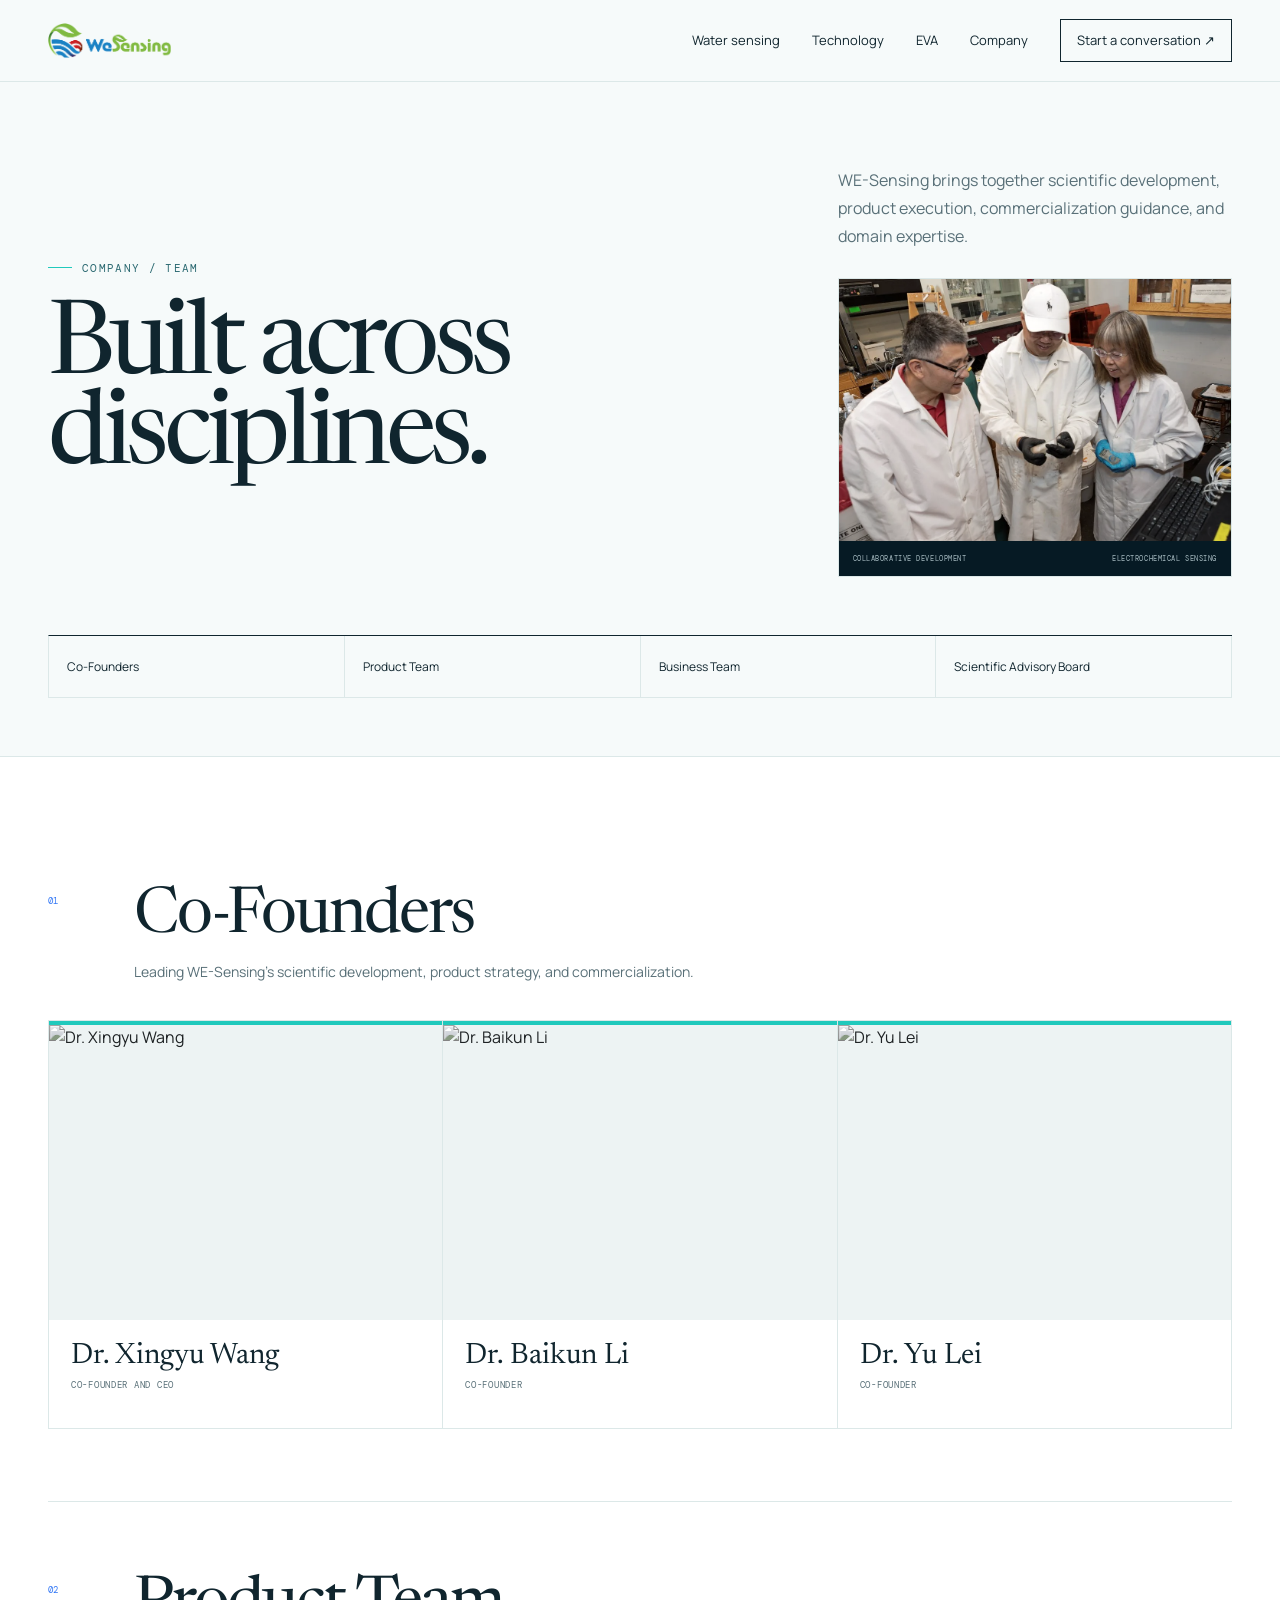
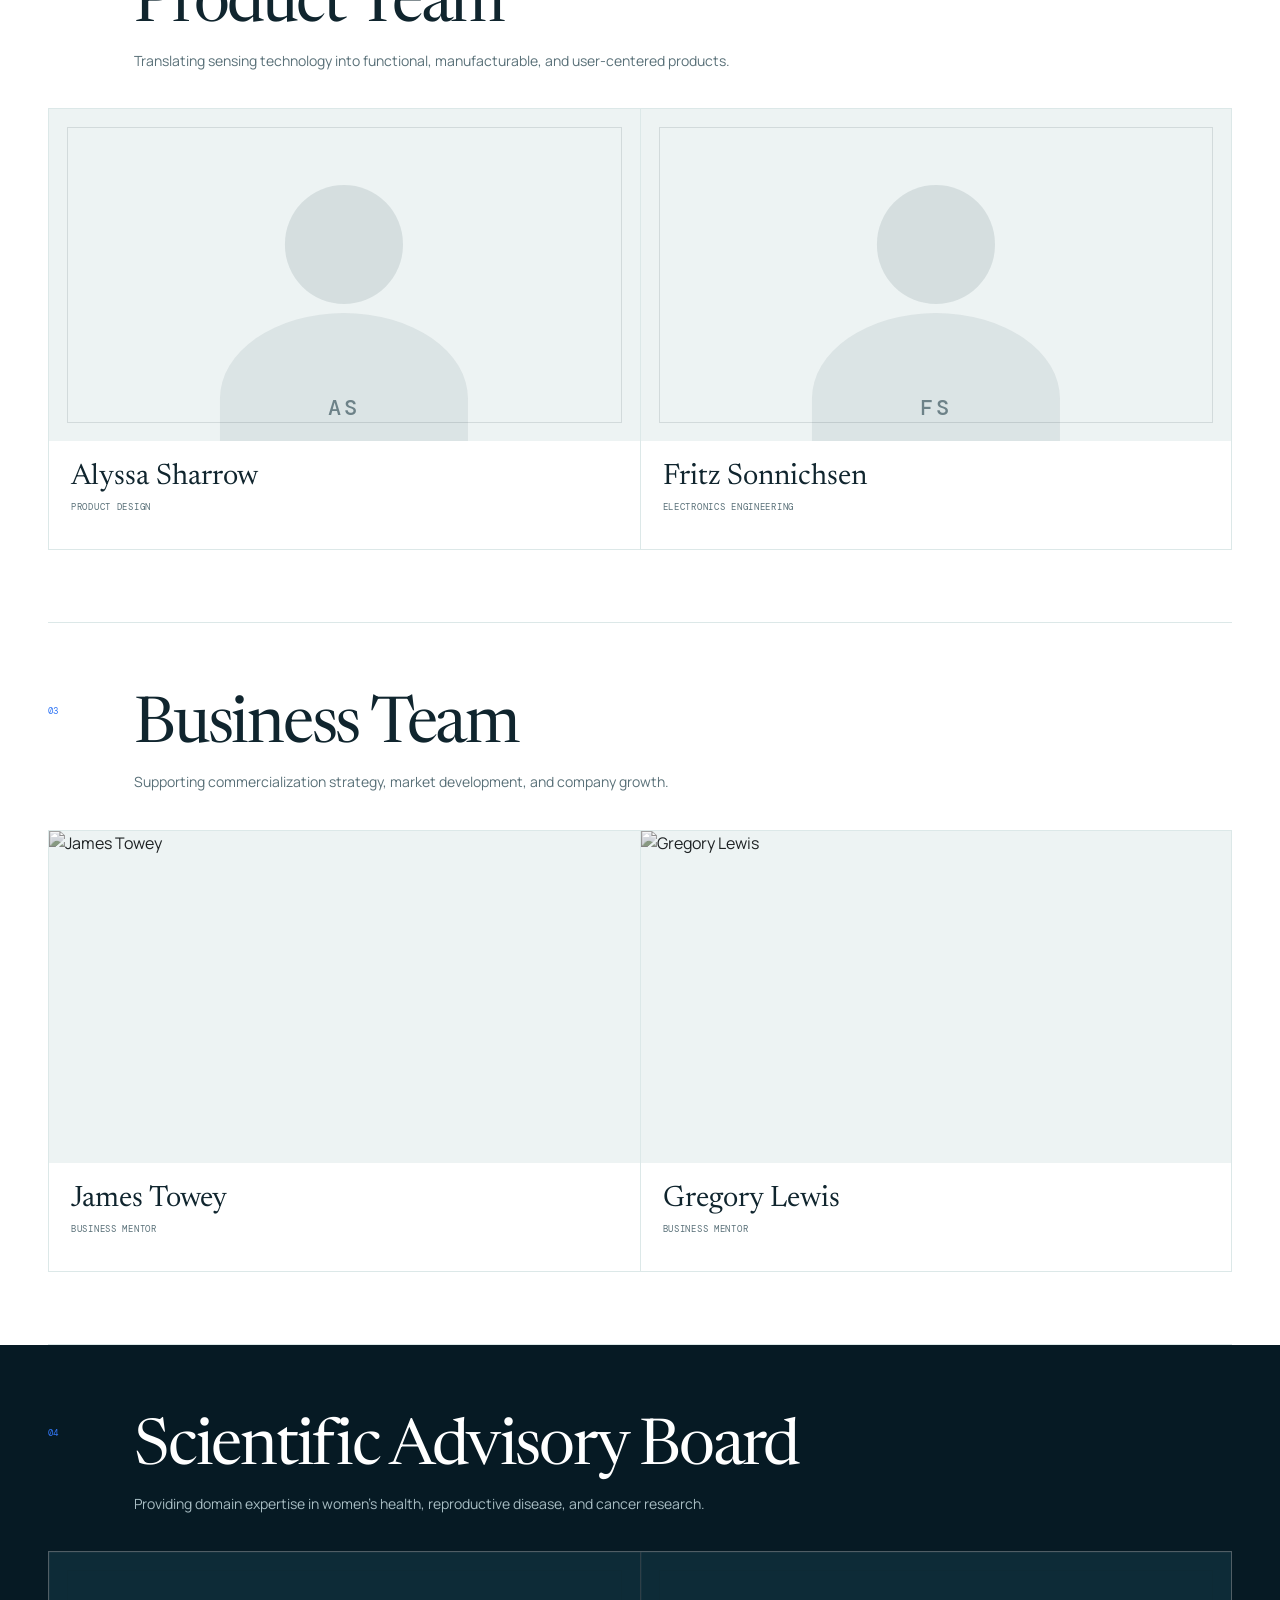
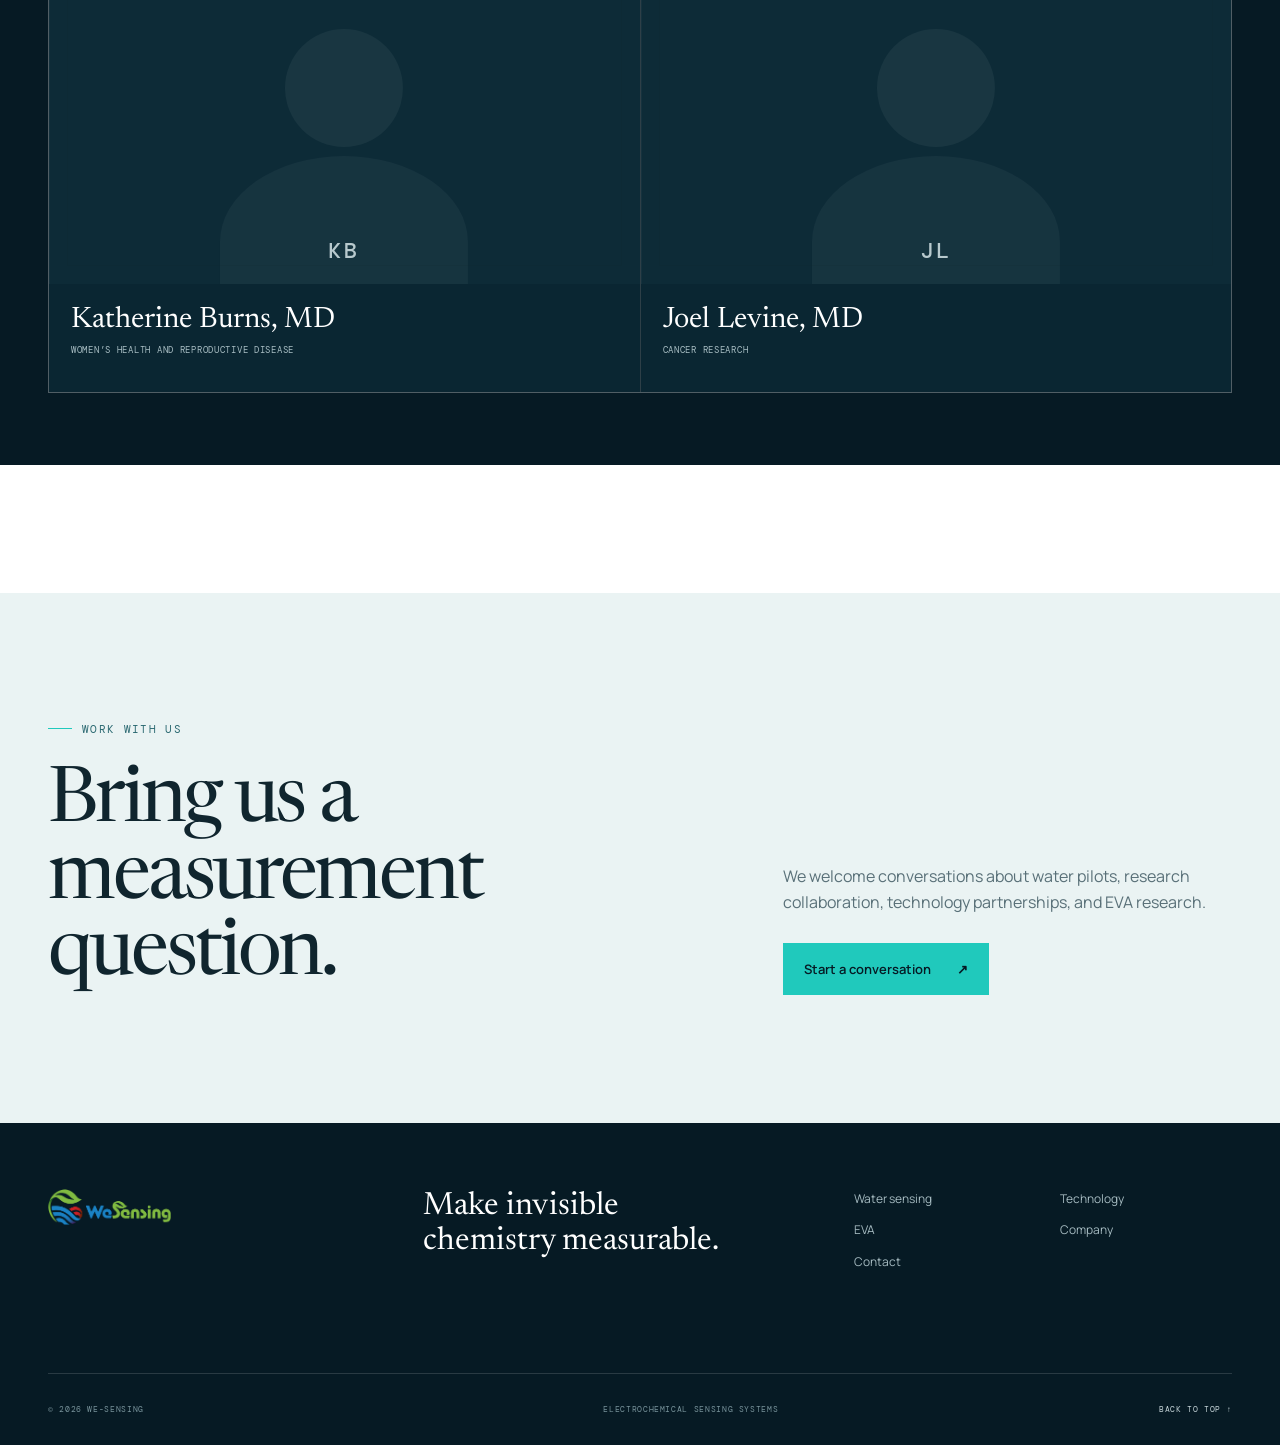
==== company/index.html @ adf71ad3 "New Version of our company website with EVA in it." ====
<!doctype html>
<html lang="en" data-site-root="..">
<head>
  <meta charset="utf-8">
  <meta name="viewport" content="width=device-width, initial-scale=1">
  <meta name="description" content="Meet the co-founders, product contributors, business mentors, and scientific advisors supporting WE-Sensing.">
  <meta name="theme-color" content="#F6FAFA">
  <meta property="og:title" content="Company and Team | WE-Sensing">
  <meta property="og:description" content="Meet the multidisciplinary team supporting WE-Sensing and EVA.">
  <meta property="og:type" content="website">
  <meta property="og:url" content="https://we-sensing.com/company">
  <meta property="og:image" content="https://we-sensing.com/assets/og/we-sensing-social.jpg">
  <meta name="twitter:card" content="summary_large_image">
  <link rel="canonical" href="https://we-sensing.com/company">
  <title>Company and Team | WE-Sensing</title>
  <link rel="preconnect" href="https://fonts.googleapis.com">
  <link rel="preconnect" href="https://fonts.gstatic.com" crossorigin>
  <link href="https://fonts.googleapis.com/css2?family=DM+Mono:wght@400;500&amp;family=Manrope:wght@400;500;600&amp;family=Newsreader:opsz,wght@6..72,400;6..72,500&amp;display=swap" rel="stylesheet">
  <link rel="icon" href="../assets/favicon.svg" type="image/svg+xml">
  <link rel="stylesheet" href="../style.css">
  <link rel="stylesheet" href="../assets/page-extensions.css">
  <script src="../scripts/team-data.js" defer></script>
  <script src="../scripts/team-renderer.js" defer></script>
  <script src="../script.js" defer></script>
</head>
<body class="inner-page company-page">
  <a class="skip-link" href="#main-content">Skip to content</a>

  <header class="site-header is-light" id="site-header">
    <div class="nav-shell">
      <a class="brand" href="../" data-local-page="../index.html" aria-label="WE-Sensing home">
        <img class="brand-logo" src="../assets/logos/WE-Sensing.png" alt="">
      </a>
      <button class="nav-toggle" type="button" aria-expanded="false" aria-controls="primary-navigation"><span class="sr-only">Open navigation</span><span></span><span></span></button>
      <nav class="primary-nav" id="primary-navigation" aria-label="Primary navigation">
        <a href="../#water" data-local-page="../index.html#water">Water sensing</a>
        <a href="../#technology" data-local-page="../index.html#technology">Technology</a>
        <a href="../eva/" data-local-page="../eva/index.html">EVA</a>
        <a href="./" data-local-page="index.html" aria-current="page">Company</a>
        <a class="nav-contact" href="../#contact" data-local-page="../index.html#contact">Start a conversation <span aria-hidden="true">↗</span></a>
      </nav>
    </div>
  </header>

  <main id="main-content">
    <section class="inner-page-hero team-page-hero" aria-labelledby="team-page-title">
      <div class="page-width inner-page-hero__grid">
        <div class="reveal">
          <p class="kicker">Company / Team</p>
          <h1 id="team-page-title">Built across disciplines.</h1>
        </div>
        <div class="team-page-hero__aside reveal">
          <p class="inner-page-hero__intro">WE-Sensing brings together scientific development, product execution, commercialization guidance, and domain expertise.</p>
          <figure class="team-page-hero__image">
            <img src="../assets/team/team-at-work.webp" width="1024" height="685" alt="WE-Sensing team members examining a sensing component in a laboratory">
            <figcaption><span>Collaborative development</span><span>Electrochemical sensing</span></figcaption>
          </figure>
        </div>
      </div>
      <div class="page-width team-page-index" aria-label="Team groups">
        <a href="#co-founders">Co-Founders</a>
        <a href="#product-team">Product Team</a>
        <a href="#business-team">Business Team</a>
        <a href="#scientific-advisory-board">Scientific Advisory Board</a>
      </div>
    </section>

    <section class="team-directory-section section-pad" aria-label="Complete WE-Sensing team">
      <div class="page-width team-directory" data-team-view="full"></div>
      <noscript><p class="page-width">Enable JavaScript to view the complete team directory.</p></noscript>
    </section>

    <section class="company-cta section-pad" aria-labelledby="company-cta-title">
      <div class="page-width company-cta__grid">
        <div><p class="kicker">Work with us</p><h2 id="company-cta-title">Bring us a measurement question.</h2></div>
        <div><p>We welcome conversations about water pilots, research collaboration, technology partnerships, and EVA research.</p><a class="button button-primary" href="../#contact" data-local-page="../index.html#contact">Start a conversation <span aria-hidden="true">↗</span></a></div>
      </div>
    </section>
  </main>

  <footer class="site-footer">
    <div class="page-width footer-top">
      <a class="brand footer-brand" href="../" data-local-page="../index.html" aria-label="WE-Sensing home"><img class="brand-logo" src="../assets/logos/WE-Sensing.png" alt=""></a>
      <p>Make invisible chemistry measurable.</p>
      <nav aria-label="Footer navigation"><a href="../#water" data-local-page="../index.html#water">Water sensing</a><a href="../#technology" data-local-page="../index.html#technology">Technology</a><a href="../eva/" data-local-page="../eva/index.html">EVA</a><a href="./" data-local-page="index.html" aria-current="page">Company</a><a href="../#contact" data-local-page="../index.html#contact">Contact</a></nav>
    </div>
    <div class="page-width footer-bottom"><span>© <span id="current-year">2026</span> WE-Sensing</span><span>Electrochemical sensing systems</span><a href="#main-content">Back to top ↑</a></div>
  </footer>
</body>
</html>
---- style.css ----
:root {
  --paper: #f6fafa;
  --ink: #10252e;
  --muted: #597078;
  --deep: #061a24;
  --deep-soft: #0a2632;
  --aqua: #20c9bc;
  --blue: #3277f5;
  --line: #dce8e8;
  --white: #fff;
  --eva-ivory: #fbf5ef;
  --eva-aubergine: #442037;
  --eva-coral: #dd725f;
  --page: min(1320px, calc(100vw - 96px));
  --sans: "Manrope", Arial, sans-serif;
  --serif: "Newsreader", Georgia, serif;
  --mono: "DM Mono", monospace;
  --ease: cubic-bezier(.2, .65, .25, 1);
}

*, *::before, *::after { box-sizing: border-box; }
html { scroll-behavior: smooth; scroll-padding-top: 88px; }
body { margin: 0; overflow-x: hidden; background: var(--paper); color: var(--ink); font-family: var(--sans); font-size: 16px; line-height: 1.6; -webkit-font-smoothing: antialiased; }
body.nav-open { overflow: hidden; }
img, svg { display: block; max-width: 100%; }
a { color: inherit; text-decoration: none; }
button, input, textarea { font: inherit; }
button { color: inherit; }
p, h1, h2, h3, ul, ol, figure { margin: 0; }
ul, ol { padding: 0; list-style: none; }

.skip-link { position: fixed; top: 12px; left: 12px; z-index: 10000; padding: 10px 16px; background: var(--white); color: var(--deep); transform: translateY(-150%); transition: transform .2s; }
.skip-link:focus { transform: translateY(0); }
.sr-only { position: absolute; width: 1px; height: 1px; padding: 0; margin: -1px; overflow: hidden; clip: rect(0,0,0,0); white-space: nowrap; border: 0; }
.page-width { width: var(--page); margin-inline: auto; }
.section-pad { padding: clamp(96px, 10vw, 160px) 0; }

:focus-visible { outline: 2px solid var(--blue); outline-offset: 4px; }
::selection { background: var(--aqua); color: var(--deep); }

.site-header { position: fixed; inset: 0 0 auto; z-index: 1000; height: 82px; color: var(--paper); transition: background .35s var(--ease), color .35s var(--ease), border-color .35s var(--ease), transform .35s var(--ease); border-bottom: 1px solid rgba(255,255,255,.12); }
.site-header.is-scrolled, .site-header.is-light { background: rgba(246,250,250,.94); color: var(--ink); border-color: var(--line); backdrop-filter: blur(16px); }
.nav-shell { width: var(--page); height: 100%; margin-inline: auto; display: flex; align-items: center; justify-content: space-between; }
.brand { display: inline-flex; align-items: center; gap: 12px; font-family: var(--mono); font-size: 13px; font-weight: 500; letter-spacing: .08em; }
.brand-mark { width: 36px; height: 36px; fill: none; stroke: currentColor; stroke-width: 1.6; }
.brand-mark path { stroke: var(--aqua); stroke-width: 2.3; }
.brand-logo { width: auto; height: 36px; object-fit: contain; }
.primary-nav { display: flex; align-items: center; gap: clamp(22px, 2.5vw, 42px); font-size: 13px; }
.primary-nav a { position: relative; padding: 9px 0; }
.primary-nav a:not(.nav-contact)::after { content: ""; position: absolute; left: 0; bottom: 2px; width: 100%; height: 1px; background: currentColor; transform: scaleX(0); transform-origin: right; transition: transform .3s var(--ease); }
.primary-nav a:hover::after, .primary-nav a[aria-current="true"]::after { transform: scaleX(1); transform-origin: left; }
.nav-contact { border: 1px solid currentColor; padding: 10px 16px !important; transition: background .2s, color .2s, border-color .2s; }
.nav-contact:hover { background: var(--aqua); border-color: var(--aqua); color: var(--deep); }
.nav-toggle { display: none; width: 44px; height: 44px; border: 0; padding: 0; background: transparent; cursor: pointer; align-items: center; justify-content: center; flex-direction: column; gap: 7px; }
.nav-toggle > span:not(.sr-only) { width: 24px; height: 1px; background: currentColor; transition: transform .25s var(--ease); }

.hero { position: relative; min-height: 920px; height: max(720px, 100svh); padding-top: 82px; overflow: hidden; background: var(--deep); color: var(--white); }
.hero::before { content: ""; position: absolute; inset: 0; opacity: .28; background-image: linear-gradient(rgba(255,255,255,.055) 1px, transparent 1px), linear-gradient(90deg, rgba(255,255,255,.055) 1px, transparent 1px); background-size: 72px 72px; mask-image: linear-gradient(to right, black, transparent 72%); }
.hero-grid { position: relative; height: 100%; display: grid; grid-template-columns: minmax(0, .92fr) minmax(480px, 1.08fr); gap: clamp(48px, 7vw, 112px); align-items: center; padding-bottom: 42px; }
.hero-copy { position: relative; z-index: 2; padding: 60px 0 80px; }
.eyebrow { display: flex; flex-wrap: wrap; gap: 12px 24px; margin-bottom: 34px; font-family: var(--mono); font-size: 11px; letter-spacing: .11em; text-transform: uppercase; color: #9eb5bc; }
.eyebrow span + span::before { content: ""; display: inline-block; width: 4px; height: 4px; margin: 0 13px 2px 0; border-radius: 50%; background: var(--aqua); }
.hero h1 { max-width: 760px; font-family: var(--serif); font-weight: 400; font-size: clamp(66px, 7.4vw, 122px); line-height: .89; letter-spacing: -.052em; }
.hero h1 em { display: block; color: var(--aqua); font-style: italic; }
.hero-intro { max-width: 630px; margin-top: 38px; color: #bfd0d5; font-size: clamp(17px, 1.5vw, 21px); line-height: 1.65; }
.hero-actions { display: flex; align-items: center; gap: 28px; margin-top: 40px; }
.button { min-height: 52px; display: inline-flex; align-items: center; justify-content: center; gap: 26px; padding: 14px 20px; border: 1px solid transparent; border-radius: 0; cursor: pointer; font-size: 13px; font-weight: 600; transition: transform .2s var(--ease), background .2s, color .2s; }
.button:hover { transform: translateY(-2px); }
.button-primary { background: var(--aqua); color: var(--deep); }
.button-primary:hover { background: #5fe1d7; }
.text-link { font-size: 13px; border-bottom: 1px solid rgba(255,255,255,.35); padding: 7px 0; }
.text-link:hover { border-color: var(--aqua); color: var(--aqua); }

.hero-instrument { position: relative; width: 100%; aspect-ratio: 1 / .94; max-height: 690px; border: 1px solid rgba(255,255,255,.18); background: rgba(5,29,40,.62); box-shadow: 0 34px 100px rgba(0,0,0,.22); }
.hero-instrument::after { content: ""; position: absolute; inset: 18px; border: 1px solid rgba(255,255,255,.06); pointer-events: none; }
.instrument-meta, .instrument-footer { position: absolute; z-index: 2; left: 26px; right: 26px; display: flex; justify-content: space-between; align-items: center; font-family: var(--mono); font-size: 9px; letter-spacing: .08em; color: #92aeb6; text-transform: uppercase; }
.instrument-meta { top: 24px; }
.instrument-footer { bottom: 23px; justify-content: flex-start; gap: 24px; }
.instrument-footer > span { display: inline-flex; align-items: center; gap: 7px; }
.instrument-status { margin-left: auto; color: #c6d7db; }
.instrument-status i { width: 5px; height: 5px; border-radius: 50%; background: var(--aqua); box-shadow: 0 0 0 4px rgba(32,201,188,.1); animation: pulse 2s infinite; }
.dot { width: 7px; height: 7px; border-radius: 50%; }
.dot-aqua { background: var(--aqua); }.dot-blue { background: var(--blue); }
.interface-visual { width: 100%; height: 100%; padding: 54px 12px 58px; }
.grid-lines path { fill: none; stroke: #8bb0b7; stroke-width: .6; }
.fluid-line { fill: none; stroke: var(--aqua); stroke-width: 2; }
.fluid { animation: fluid-shift 7s ease-in-out infinite alternate; transform-origin: center; }
.ions circle { fill: var(--aqua); opacity: .8; animation: ion-drift 5s ease-in-out infinite alternate; }
.ions circle:nth-child(2n) { fill: var(--blue); animation-delay: -2s; }
.electrode path:first-child { fill: #c6d6d8; }.electrode path:not(:first-child) { stroke: #3277f5; stroke-width: 8; }
.signal { fill: none; stroke: #20c9bc; stroke-width: 2; }.signal-point { fill: #20c9bc; filter: url(#softGlow); }
.probe-lines path { stroke: #20c9bc; stroke-width: .7; stroke-dasharray: 4 6; opacity: .4; }
.hero-index { position: absolute; left: 0; bottom: 0; padding: 11px 24px; background: var(--aqua); color: var(--deep); font-family: var(--mono); font-size: 9px; letter-spacing: .1em; }
@keyframes ion-drift { to { transform: translateY(20px); opacity: .35; } }
@keyframes fluid-shift { to { transform: translateY(8px) scaleX(1.02); } }
@keyframes pulse { 50% { box-shadow: 0 0 0 8px rgba(32,201,188,0); } }

.credibility { border-bottom: 1px solid var(--line); background: var(--white); }
.credibility-grid { display: grid; grid-template-columns: .8fr 2.2fr; gap: 48px; min-height: 118px; align-items: center; }
.credibility-lead { max-width: 230px; font-family: var(--serif); font-size: 20px; line-height: 1.25; }
.credibility ul { height: 100%; display: grid; grid-template-columns: repeat(4, 1fr); }
.credibility li { display: flex; flex-direction: column; justify-content: center; gap: 6px; padding: 24px 28px; border-left: 1px solid var(--line); font-size: 12px; }
.credibility li span { color: var(--blue); font-family: var(--mono); font-size: 9px; }

.section-heading { max-width: 850px; margin-bottom: clamp(54px, 7vw, 96px); }
.split-heading { max-width: none; display: grid; grid-template-columns: minmax(0, 1.4fr) minmax(300px, .6fr); gap: clamp(64px, 10vw, 150px); align-items: end; }
.kicker { margin-bottom: 26px; color: #2b6971; font-family: var(--mono); font-size: 11px; letter-spacing: .12em; text-transform: uppercase; }
.kicker::before { content: ""; display: inline-block; width: 24px; height: 1px; margin: 0 10px 4px 0; background: var(--aqua); }
.section-heading h2, .contact-copy h2 { max-width: 920px; font-family: var(--serif); font-size: clamp(48px, 5.8vw, 88px); font-weight: 400; line-height: .98; letter-spacing: -.042em; }
.section-heading > p, .split-heading > p { max-width: 530px; color: var(--muted); font-size: 16px; line-height: 1.75; }

.water-section { background: var(--paper); }
.water-narrative { display: grid; grid-template-columns: 1.35fr .65fr; gap: 0; border-top: 1px solid var(--line); border-bottom: 1px solid var(--line); }
.water-field { position: relative; min-height: 580px; overflow: hidden; display: flex; flex-direction: column; justify-content: center; border-right: 1px solid var(--line); background: #eef6f6; }
.water-field::after { content: ""; position: absolute; inset: 0; background: radial-gradient(circle at 50% 50%, transparent 0 35%, rgba(246,250,250,.55) 80%); pointer-events: none; }
.water-field svg { width: 120%; margin-left: -10%; }
.water-field-labels, .water-field-legend { position: absolute; z-index: 2; left: 28px; right: 28px; display: flex; justify-content: space-between; font-family: var(--mono); font-size: 9px; letter-spacing: .1em; color: var(--muted); }
.water-field-labels { top: 25px; }.water-field-legend { bottom: 25px; justify-content: flex-start; gap: 28px; }
.water-field-legend span::before { content: ""; display: inline-block; width: 14px; height: 2px; margin: 0 7px 3px 0; background: var(--aqua); }
.water-field-legend span:nth-child(2)::before { background: var(--blue); }.water-field-legend span:nth-child(3)::before { background: var(--muted); }
.water-traces path { fill: none; stroke-width: 2; stroke: var(--aqua); }
.water-traces path:nth-child(2) { stroke: var(--blue); }.water-traces path:nth-child(3) { stroke: #768a91; }
.channel-markers circle { fill: var(--paper); stroke: var(--deep); stroke-width: 2; }
.water-principles { display: grid; grid-template-rows: repeat(3, 1fr); }
.water-principles li { padding: 34px 0 34px clamp(34px, 4vw, 62px); border-bottom: 1px solid var(--line); display: flex; flex-direction: column; justify-content: center; }
.water-principles li:last-child { border: 0; }
.water-principles span { color: var(--blue); font-family: var(--mono); font-size: 9px; letter-spacing: .1em; }
.water-principles h3 { margin: 12px 0 8px; font-family: var(--serif); font-size: 27px; font-weight: 400; }
.water-principles p { max-width: 400px; color: var(--muted); font-size: 13px; line-height: 1.65; }

.workflow-section { position: relative; overflow: hidden; background: var(--deep); color: var(--white); }
.workflow-section::before { content: ""; position: absolute; inset: 0; background: linear-gradient(90deg, rgba(32,201,188,.08), transparent 42%); }
.on-dark .kicker { color: #8fc2c2; }.on-dark > p { color: #9fb5bc; }
.workflow-grid { position: relative; display: grid; grid-template-columns: repeat(4, 1fr); border: 1px solid rgba(255,255,255,.15); }
.workflow-grid::before { content: ""; position: absolute; top: 165px; left: 12.5%; right: 12.5%; height: 1px; background: repeating-linear-gradient(90deg, rgba(32,201,188,.7) 0 7px, transparent 7px 14px); }
.workflow-grid li { position: relative; min-height: 390px; padding: 30px; border-right: 1px solid rgba(255,255,255,.15); display: flex; flex-direction: column; }
.workflow-grid li:last-child { border: 0; }
.workflow-number { font-family: var(--mono); font-size: 9px; color: #7e9ca4; }
.workflow-grid h3 { margin: auto 0 12px; font-family: var(--serif); font-size: 32px; font-weight: 400; }
.workflow-grid p { color: #9fb5bc; font-size: 13px; line-height: 1.7; }
.workflow-icon { position: absolute; top: 115px; left: 50%; width: 92px; height: 92px; transform: translateX(-50%); border: 1px solid rgba(255,255,255,.22); border-radius: 50%; background: var(--deep); }
.fluid-icon i { position: absolute; left: 23px; width: 45px; height: 10px; border-top: 1px solid var(--aqua); border-radius: 50%; }.fluid-icon i:nth-child(1){top:29px}.fluid-icon i:nth-child(2){top:43px}.fluid-icon i:nth-child(3){top:57px}
.sensor-icon::before { content:""; position:absolute; inset:24px; border:1px solid var(--blue); }.sensor-icon i { position:absolute; width:1px; height:16px; top:8px; left:45px; background:var(--blue); }.sensor-icon i:nth-child(2){top:auto;bottom:8px}.sensor-icon i:nth-child(3){height:1px;width:16px;top:45px;left:8px}
.data-icon i { position:absolute; left:18px; right:18px; top:44px; height:1px; background:var(--aqua); transform:rotate(-12deg); box-shadow: 12px -12px 0 -0.1px var(--aqua), 25px 5px 0 -0.1px var(--aqua); }
.decision-icon i:first-child { position:absolute; inset:24px; border:1px solid var(--aqua); transform:rotate(45deg); }.decision-icon i:last-child { position:absolute; width:8px; height:8px; left:42px; top:42px; background:var(--aqua); border-radius:50%; }

.technology-section { background: var(--white); }
.stack-layout { display: grid; grid-template-columns: 1.06fr .94fr; gap: clamp(60px, 9vw, 140px); align-items: center; }
.stack-visual { position: relative; min-height: 620px; perspective: 1200px; }
.stack-visual::before { content: ""; position: absolute; left: 10%; right: 10%; bottom: 4%; height: 20%; background: rgba(6,26,36,.2); filter: blur(32px); transform: rotateX(65deg); }
.stack-layer { position: absolute; left: 7%; width: 86%; height: 130px; padding: 24px 30px; display: grid; grid-template-columns: 38px 1fr; align-content: center; border: 1px solid var(--line); background: rgba(246,250,250,.94); box-shadow: 0 20px 40px rgba(16,37,46,.09); transform: rotateX(57deg) rotateZ(-4deg); transform-origin: center; }
.stack-layer span { grid-row: span 2; color: var(--blue); font-family: var(--mono); font-size: 10px; }
.stack-layer strong { font-family: var(--serif); font-size: 24px; font-weight: 400; }.stack-layer small { color: var(--muted); font-family: var(--mono); font-size: 9px; letter-spacing: .05em; }
.layer-1 { top: 420px; border-bottom: 5px solid var(--blue); }.layer-2 { top: 315px; }.layer-3 { top: 210px; }.layer-4 { top: 105px; border-top: 5px solid var(--aqua); }
.stack-copy article { display: grid; grid-template-columns: 45px 1fr; gap: 16px; padding: 25px 0; border-bottom: 1px solid var(--line); }
.stack-copy article:first-child { border-top: 1px solid var(--line); }
.stack-copy article > span { color: var(--blue); font-family: var(--mono); font-size: 9px; }
.stack-copy h3 { margin-bottom: 6px; font-size: 17px; font-weight: 600; }.stack-copy p { color: var(--muted); font-size: 13px; line-height: 1.7; }

.applications-section { background: var(--paper); }
.application-list { border-top: 1px solid var(--ink); }
.application-list article { display: grid; grid-template-columns: 70px 1.15fr .8fr 40px; gap: 28px; align-items: center; min-height: 152px; border-bottom: 1px solid var(--line); transition: background .25s, padding .25s var(--ease); }
.application-list article:hover { padding-inline: 18px; background: var(--white); }
.application-index, .application-label { color: var(--blue); font-family: var(--mono); font-size: 9px; letter-spacing: .08em; text-transform: uppercase; }
.application-list h3 { margin-top: 8px; font-family: var(--serif); font-size: clamp(30px, 3vw, 44px); font-weight: 400; }
.application-list article > p { max-width: 370px; color: var(--muted); font-size: 13px; }.application-arrow { font-size: 24px; }

.eva-section { position: relative; overflow: hidden; background: var(--eva-ivory); color: var(--eva-aubergine); }
.eva-orbit { position: absolute; width: 800px; height: 800px; right: -360px; top: -310px; border: 1px solid rgba(68,32,55,.12); border-radius: 50%; box-shadow: 0 0 0 80px rgba(68,32,55,.025), 0 0 0 160px rgba(68,32,55,.02); }
.eva-grid { position: relative; display: grid; grid-template-columns: .75fr 1.25fr; gap: clamp(56px, 8vw, 120px); align-items: center; }
.eva-copy h2 { font-family: var(--serif); font-size: clamp(50px, 5vw, 76px); font-weight: 400; line-height: .98; letter-spacing: -.04em; }
.eva-lead { margin: 32px 0 18px; color: var(--eva-coral); font-family: var(--serif); font-size: 28px; }
.eva-copy > p:not(.kicker):not(.eva-lead) { max-width: 580px; color: #755a6b; font-size: 15px; line-height: 1.75; }
.button-eva { margin-top: 34px; background: var(--eva-aubergine); color: var(--white); }.button-eva:hover { background: #61304f; }
.eva-visual { min-width: 0; display: grid; grid-template-columns: 1.2fr 56px .75fr 56px .78fr; align-items: center; }
.eva-step { position: relative; }
.eva-step-label { display: block; margin-bottom: 15px; color: #836979; font-family: var(--mono); font-size: 8px; letter-spacing: .08em; }
.eva-pad svg { max-height: 480px; margin: auto; }.pad-body { fill: #fffdf9; stroke: #cdbfc7; stroke-width: 2; }.pad-core { fill: #f2e2de; stroke: #dd725f; stroke-width: 1.4; stroke-dasharray: 4 5; }.pad-sensor { fill: none; stroke: #20c9bc; stroke-width: 1.7; }.eva-pad circle { fill: var(--aqua); }
.reader-device { height: 168px; padding: 24px; border: 1px solid #c9bac2; background: #fffdf9; box-shadow: 0 18px 34px rgba(68,32,55,.08); display: flex; flex-direction: column; align-items: center; justify-content: center; }
.reader-device i { width: 32px; height: 32px; margin-bottom: 16px; border: 1px solid var(--aqua); border-radius: 50%; box-shadow: inset 0 0 0 8px #fffdf9, inset 0 0 0 9px var(--aqua); }.reader-device .eva-product-logo { width:76px; height:29px; margin-bottom:2px; object-fit:contain }.reader-device small { color:#8d7181; font-family:var(--mono); font-size:7px; letter-spacing:.12em }
.app-device { min-height: 270px; padding: 20px; border: 5px solid #442037; border-radius: 24px; background: #fffdf9; box-shadow: 0 18px 34px rgba(68,32,55,.12); }
.app-bar { display:flex; justify-content:space-between; margin-bottom:28px }.app-bar i { width:20px;height:2px;background:#c9bac2 }.app-device strong { font-family:var(--serif);font-size:18px;font-weight:400 }.app-curve { height:65px; margin:18px 0; border-top:2px solid var(--eva-coral); border-radius:50%; transform:rotate(-5deg) }.app-lines { display:grid;gap:9px }.app-lines i { height:4px;background:#eadfe2 }.app-lines i:nth-child(2){width:78%}.app-lines i:nth-child(3){width:55%}
.eva-connector { position: relative; height: 1px; background: #cdbfc7; }.eva-connector::before,.eva-connector::after { content:"";position:absolute;top:-3px;width:7px;height:7px;border-radius:50%;background:var(--aqua) }.eva-connector::before{left:0}.eva-connector::after{right:0}.eva-connector span { position:absolute; left:50%; top:0; width:32px; height:1px; transform:translateX(-50%); background:var(--aqua); }
.eva-notice { position: relative; display: grid; grid-template-columns: 200px 1fr; gap: 36px; margin-top: 80px; padding-top: 26px; border-top: 1px solid #cdbfc7; }
.eva-notice span { color: var(--eva-coral); font-family: var(--mono); font-size: 9px; letter-spacing: .1em; text-transform: uppercase; }.eva-notice p { color: #755a6b; font-size: 13px; }

.company-section { background: var(--white); }
.company-grid { display: grid; grid-template-columns: 1.28fr .72fr; gap: 64px; align-items: start; }
.lab-figure { background: var(--deep); }
.lab-figure img { width: 100%; aspect-ratio: 1.35/1; object-fit: cover; filter: saturate(.72) contrast(1.03); }
.lab-figure figcaption { display: flex; justify-content: space-between; padding: 18px 20px; color: #a5b9bf; font-family: var(--mono); font-size: 8px; letter-spacing: .08em; text-transform: uppercase; }
.team-preview { border-top: 1px solid var(--ink); }
.team-preview article { display: grid; grid-template-columns: 62px 1fr; gap: 18px; align-items: center; min-height: 102px; border-bottom: 1px solid var(--line); }
.team-preview img { width: 62px; height: 72px; object-fit: cover; object-position: top; filter: grayscale(1); transition: filter .25s; }.team-preview article:hover img { filter: grayscale(0); }
.team-preview h3 { font-family: var(--serif); font-size: 21px; font-weight: 400; }.team-preview p { color: var(--muted); font-family: var(--mono); font-size: 8px; letter-spacing: .08em; text-transform: uppercase; }.team-preview .mentor-row { min-height: 84px; }.team-preview .mentor-row img { width: 52px; height: 60px; }

.contact-section { background: #eaf3f3; }
.contact-grid { display: grid; grid-template-columns: .78fr 1.22fr; gap: clamp(70px, 10vw, 150px); align-items: start; }
.contact-copy > p:not(.kicker) { max-width: 470px; margin: 28px 0 45px; color: var(--muted); }
.contact-route { display: grid; grid-template-columns: 42px 1fr; gap: 16px; padding: 14px 0; border-top: 1px solid #cbdcdc; }
.contact-route span { color: var(--blue); font-family: var(--mono); font-size: 9px; }.contact-route p { font-size: 13px; }
.inquiry-form { padding: clamp(28px, 4vw, 54px); background: var(--white); border: 1px solid var(--line); }
.inquiry-form fieldset { margin: 0 0 28px; padding: 0; border: 0; }.inquiry-form legend, .inquiry-form > label, .field-row label { display:block; margin-bottom: 12px; font-size: 12px; font-weight: 600; }.inquiry-form label > span { color: var(--muted); font-weight: 400; }
.category-grid { display: grid; grid-template-columns: repeat(2, 1fr); border-top: 1px solid var(--line); border-left: 1px solid var(--line); }
.category-grid label { position: relative; margin: 0; min-height: 54px; border-right: 1px solid var(--line); border-bottom: 1px solid var(--line); cursor: pointer; }
.category-grid input { position: absolute; opacity: 0; }.category-grid span { height: 100%; padding: 13px 14px; display: flex; align-items: center; color: var(--ink); font-size: 11px; line-height: 1.25; transition: background .2s, color .2s; }.category-grid input:checked + span { background: var(--deep); color: var(--white); }.category-grid input:focus-visible + span { outline: 2px solid var(--blue); outline-offset: -3px; }
.field-row { display: grid; grid-template-columns: 1fr 1fr; gap: 18px; }
.inquiry-form input[type="text"], .inquiry-form input[type="email"], .inquiry-form textarea { width: 100%; margin-top: 8px; padding: 12px 0; border: 0; border-bottom: 1px solid #bdcece; border-radius: 0; background: transparent; color: var(--ink); resize: vertical; transition: border-color .2s; }
.inquiry-form input:focus, .inquiry-form textarea:focus { outline: 0; border-color: var(--blue); box-shadow: 0 1px 0 var(--blue); }
.form-footer { display: flex; align-items: center; justify-content: space-between; gap: 30px; margin-top: 28px; }.form-footer p { max-width: 310px; color: var(--muted); font-size: 10px; line-height: 1.5; }

.site-footer { background: var(--deep); color: var(--white); }
.footer-top { min-height: 250px; display: grid; grid-template-columns: .85fr 1fr 1fr; gap: 54px; align-items: start; padding-top: 66px; }
.footer-brand { font-size: 12px; }.footer-top > p { max-width: 310px; font-family: var(--serif); font-size: 32px; line-height: 1.1; }
.footer-top nav { display: grid; grid-template-columns: 1fr 1fr; gap: 12px 34px; color: #a5bac0; font-size: 12px; }.footer-top nav a:hover { color: var(--aqua); }
.footer-bottom { min-height: 72px; display: grid; grid-template-columns: 1fr 1fr auto; align-items: center; border-top: 1px solid rgba(255,255,255,.14); color: #78939b; font-family: var(--mono); font-size: 8px; letter-spacing: .08em; text-transform: uppercase; }
.footer-bottom a { color: #c5d4d8; }

.reveal { opacity: 0; transform: translateY(26px); transition: opacity .8s var(--ease), transform .8s var(--ease); }
.reveal.is-visible { opacity: 1; transform: none; }

@media (max-width: 1100px) {
  :root { --page: min(100% - 56px, 1180px); }
  .hero { min-height: 780px; height: auto; }
  .hero-grid { grid-template-columns: 1fr 1fr; gap: 42px; padding-block: 80px; }
  .hero h1 { font-size: clamp(58px, 7vw, 84px); }
  .credibility-grid { grid-template-columns: 1fr; padding-top: 25px; }
  .credibility ul { min-height: 95px; }
  .workflow-grid li { padding: 24px 20px; }
  .eva-grid { grid-template-columns: 1fr; }
  .eva-copy { max-width: 800px; }
  .eva-visual { max-width: 850px; }
}

@media (max-width: 860px) {
  :root { --page: calc(100% - 40px); }
  .site-header { height: 72px; }.nav-shell { width: calc(100% - 32px); }
  .nav-toggle { display: flex; z-index: 3; }
  .nav-toggle[aria-expanded="true"] > span:nth-last-child(2) { transform: translateY(4px) rotate(45deg); }.nav-toggle[aria-expanded="true"] > span:last-child { transform: translateY(-4px) rotate(-45deg); }
  .primary-nav { position: fixed; inset: 0; z-index: 2; padding: 120px 24px 50px; display: flex; flex-direction: column; align-items: stretch; gap: 0; background: var(--deep); color: var(--white); transform: translateX(100%); transition: transform .35s var(--ease); }
  .primary-nav.is-open { transform: none; }.primary-nav a { padding: 18px 4px; border-bottom: 1px solid rgba(255,255,255,.15); font-family: var(--serif); font-size: 28px; }.primary-nav .nav-contact { margin-top: 28px; padding: 16px !important; font-family: var(--sans); font-size: 13px; text-align:center; }
  .hero { padding-top: 72px; }.hero-grid { grid-template-columns: 1fr; padding: 70px 0 100px; }.hero-copy { padding: 0; }.hero-instrument { width: min(100%, 680px); }.hero-index { display: none; }
  .split-heading { grid-template-columns: 1fr; gap: 28px; }.section-heading h2, .contact-copy h2 { font-size: clamp(44px, 9vw, 70px); }
  .water-narrative { grid-template-columns: 1fr; }.water-field { min-height: 440px; border-right: 0; border-bottom: 1px solid var(--line); }.water-principles li { min-height: 180px; padding: 30px 24px; }
  .workflow-grid { grid-template-columns: 1fr 1fr; }.workflow-grid::before { display:none }.workflow-grid li { min-height: 330px; border-bottom:1px solid rgba(255,255,255,.15) }.workflow-grid li:nth-child(2){border-right:0}.workflow-grid li:nth-child(3){border-bottom:0}
  .stack-layout { grid-template-columns: 1fr; }.stack-visual { min-height: 570px; max-width: 680px; width: 100%; margin:auto; }
  .application-list article { grid-template-columns: 50px 1fr 32px; gap: 18px; padding-block: 24px; }.application-list article > p { grid-column: 2; }.application-arrow { grid-column: 3; grid-row: 1 / span 2; }
  .company-grid { grid-template-columns: 1fr; }.team-preview { display: grid; grid-template-columns: 1fr 1fr; }.team-preview article:nth-child(2) { border-top:1px solid var(--ink) }
  .contact-grid { grid-template-columns: 1fr; }.contact-copy { max-width: 680px; }
  .footer-top { grid-template-columns: 1fr 1fr; }.footer-top nav { grid-column: 2; grid-row: 1 / span 2; }.footer-bottom { grid-template-columns: 1fr auto; }.footer-bottom span:nth-child(2) { display:none; }
}

@media (max-width: 600px) {
  :root { --page: calc(100% - 32px); }
  .section-pad { padding: 82px 0; }
  .brand { font-size: 11px; }.brand-mark { width: 31px; height: 31px; }.brand-logo { width:auto; height:31px; }
  .hero-grid { gap: 48px; padding-top: 52px; }.eyebrow { margin-bottom: 24px; }.hero h1 { font-size: clamp(52px, 16vw, 72px); }.hero-intro { margin-top: 28px; font-size: 16px; }.hero-actions { align-items:stretch; flex-direction:column; gap:14px }.hero-actions .button { width:100% }.text-link { align-self:flex-start }
  .hero-instrument { min-height: 410px; aspect-ratio: auto; }.interface-visual { padding-inline: 0; }.instrument-footer { gap:13px; flex-wrap:wrap }.instrument-status { width:100%; margin-left:0 }
  .credibility-grid { width:100%; gap:18px; }.credibility-lead { padding-inline:16px }.credibility ul { grid-template-columns:1fr 1fr }.credibility li { min-height:84px; padding:18px 16px; border-top:1px solid var(--line) }.credibility li:nth-child(odd){border-left:0}
  .section-heading { margin-bottom: 50px; }.section-heading h2, .contact-copy h2 { font-size: clamp(42px, 13vw, 58px); }.kicker { margin-bottom:20px }
  .water-field { min-height:340px }.water-field svg { width:150%; margin-left:-25% }.water-field-legend { gap:14px; flex-wrap:wrap }
  .workflow-grid { grid-template-columns:1fr }.workflow-grid li { min-height:310px; border-right:0; border-bottom:1px solid rgba(255,255,255,.15)!important }.workflow-grid li:last-child{border-bottom:0!important}
  .stack-visual { min-height:470px }.stack-layer { left:0; width:100%; height:110px; padding:17px 18px }.stack-layer strong{font-size:20px}.layer-1{top:340px}.layer-2{top:255px}.layer-3{top:170px}.layer-4{top:85px}
  .application-list article { grid-template-columns:36px 1fr 26px }.application-list h3 { font-size:30px }.application-list article:hover { padding-inline:0 }
  .eva-copy h2 { font-size:clamp(43px, 13vw, 58px) }.eva-lead { font-size:24px }.eva-visual { grid-template-columns:1fr; gap:22px }.eva-pad svg { max-height:390px }.eva-connector { width:1px;height:38px;margin:auto }.eva-connector::before,.eva-connector::after { left:-3px }.eva-connector::before{top:0}.eva-connector::after{top:auto;bottom:0}.eva-connector span{display:none}.eva-reader,.eva-app { width:min(240px,75%); margin:auto }.eva-notice { grid-template-columns:1fr; gap:10px; margin-top:55px }
  .lab-figure figcaption { flex-direction:column;gap:6px }.team-preview { grid-template-columns:1fr }.team-preview article:nth-child(2) { border-top:0 }
  .inquiry-form { padding:24px 18px }.category-grid,.field-row { grid-template-columns:1fr }.category-grid label { min-height:48px }.form-footer { align-items:stretch; flex-direction:column }.form-footer .button { width:100% }
  .footer-top { grid-template-columns:1fr; gap:34px; padding-bottom:45px }.footer-top nav { grid-column:auto;grid-row:auto }.footer-bottom { min-height:82px }
}

@media (prefers-reduced-motion: reduce) {
  html { scroll-behavior: auto; }
  *, *::before, *::after { animation-duration: .01ms !important; animation-iteration-count: 1 !important; transition-duration: .01ms !important; }
  .reveal { opacity: 1; transform: none; }
}
---- assets/page-extensions.css ----
/* Additive page styles for centralized team content and dedicated routes. */

.button-outline {
  border-color: var(--ink);
  background: transparent;
  color: var(--ink);
}

.button-outline:hover {
  background: var(--ink);
  color: var(--white);
}

.button-eva {
  margin-top: 34px;
  background: var(--eva-aubergine);
  color: var(--white);
}

.button-eva:hover {
  background: #61304f;
}

/* Homepage team preview */
.team-preview-wrap {
  min-width: 0;
}

.team-preview.team-preview--founders {
  display: block;
  border-top: 1px solid var(--ink);
}

.team-preview .team-card {
  display: grid;
  grid-template-columns: 62px 1fr;
  gap: 18px;
  min-height: 102px;
  align-items: center;
  border-bottom: 1px solid var(--line);
}

.team-preview .team-card__portrait {
  width: 62px;
  height: 72px;
  overflow: hidden;
  background: #edf3f3;
}

.team-preview .team-card__portrait img {
  width: 100%;
  height: 100%;
  object-fit: cover;
  object-position: top;
  filter: grayscale(1);
  transition: filter .25s;
}

.team-preview .team-card:hover img {
  filter: grayscale(0);
}

.team-preview .team-card h3 {
  margin: 0;
  font-family: var(--serif);
  font-size: 21px;
  font-weight: 400;
}

.team-preview .team-card__role {
  color: var(--muted);
  font-family: var(--mono);
  font-size: 8px;
  letter-spacing: .08em;
  text-transform: uppercase;
}

.team-preview-support {
  padding: 28px 0 0;
}

.team-preview-support p {
  margin-bottom: 22px;
  color: var(--muted);
  font-size: 13px;
  line-height: 1.7;
}

/* Shared inner pages */
.inner-page {
  background: var(--paper);
}

.inner-page .site-header.is-light {
  background: rgba(246, 250, 250, .95);
  color: var(--ink);
  border-color: var(--line);
  backdrop-filter: blur(16px);
}

.inner-page-hero {
  padding: clamp(142px, 13vw, 196px) 0 58px;
  background: var(--paper);
  border-bottom: 1px solid var(--line);
}

.inner-page-hero__grid {
  display: grid;
  grid-template-columns: minmax(0, 1.08fr) minmax(320px, .62fr);
  gap: clamp(48px, 8vw, 112px);
  align-items: end;
}

.inner-page-hero h1 {
  max-width: 900px;
  font-family: var(--serif);
  font-size: clamp(62px, 8vw, 108px);
  font-weight: 400;
  line-height: .88;
  letter-spacing: -.052em;
}

.inner-page-hero__intro {
  max-width: 500px;
  color: var(--muted);
  font-size: 16px;
  line-height: 1.75;
}

.team-page-hero__aside {
  min-width: 0;
}

.team-page-hero .inner-page-hero__grid {
  align-items: center;
}

.team-page-hero__image {
  margin-top: 28px;
  border: 1px solid var(--line);
  background: var(--deep);
}

.team-page-hero__image img {
  width: 100%;
  height: auto;
  aspect-ratio: 3 / 2;
  object-fit: cover;
  filter: saturate(.72) contrast(1.03);
}

.team-page-hero__image figcaption {
  display: flex;
  justify-content: space-between;
  gap: 16px;
  padding: 12px 14px;
  color: #a5b9bf;
  font-family: var(--mono);
  font-size: 7px;
  letter-spacing: .08em;
  text-transform: uppercase;
}

.team-page-index {
  display: grid;
  grid-template-columns: repeat(4, 1fr);
  margin-top: 58px;
  border-top: 1px solid var(--ink);
  border-left: 1px solid var(--line);
}

.team-page-index a {
  min-height: 62px;
  display: flex;
  align-items: center;
  padding: 18px;
  border-right: 1px solid var(--line);
  border-bottom: 1px solid var(--line);
  font-size: 12px;
  transition: background .2s, color .2s;
}

.team-page-index a:hover {
  background: var(--deep);
  color: var(--white);
}

/* Complete team directory */
.team-directory-section {
  background: var(--white);
}

.team-group {
  padding: 72px 0;
  border-top: 1px solid var(--line);
}

.team-group:first-child {
  padding-top: 0;
  border-top: 0;
}

.team-group__heading {
  display: grid;
  grid-template-columns: 64px minmax(0, 1fr);
  gap: 22px;
  margin-bottom: 36px;
}

.team-group__index {
  padding-top: 9px;
  color: var(--blue);
  font-family: var(--mono);
  font-size: 9px;
}

.team-group__heading h2 {
  font-family: var(--serif);
  font-size: clamp(40px, 5vw, 68px);
  font-weight: 400;
  line-height: 1;
  letter-spacing: -.035em;
}

.team-group__heading div > p {
  max-width: 650px;
  margin-top: 12px;
  color: var(--muted);
  font-size: 14px;
}

.team-group__grid {
  display: grid;
  grid-template-columns: repeat(3, 1fr);
  gap: 1px;
  background: var(--line);
  border: 1px solid var(--line);
}

.team-group--operating .team-group__grid,
.team-group--supporting .team-group__grid,
.team-group--advisory .team-group__grid {
  grid-template-columns: repeat(2, minmax(0, 1fr));
}

.team-card {
  min-width: 0;
  background: var(--white);
}

.team-directory .team-card__portrait {
  position: relative;
  width: 100%;
  aspect-ratio: 4 / 3;
  overflow: hidden;
  background: #edf3f3;
}

.team-group--operating .team-card__portrait,
.team-group--supporting .team-card__portrait,
.team-group--advisory .team-card__portrait {
  aspect-ratio: 16 / 9;
}

.team-directory .team-card__portrait img {
  width: 100%;
  height: 100%;
  object-fit: cover;
  object-position: center 18%;
  filter: grayscale(.8);
  transition: filter .3s var(--ease), transform .5s var(--ease);
}

.team-directory .team-card:hover img {
  filter: grayscale(0);
  transform: scale(1.015);
}

.team-card__portrait--placeholder {
  display: grid;
  place-items: center;
  isolation: isolate;
  color: #6d8288;
  background:
    linear-gradient(rgba(255,255,255,.5) 1px, transparent 1px),
    linear-gradient(90deg, rgba(255,255,255,.5) 1px, transparent 1px),
    #e7eeee;
  background-size: 32px 32px;
}

.team-card__portrait--placeholder::after {
  content: "";
  position: absolute;
  inset: 18px;
  border: 1px solid rgba(16,37,46,.12);
}

.team-card__silhouette {
  position: absolute;
  top: 23%;
  left: 50%;
  width: 20%;
  aspect-ratio: 1;
  border-radius: 50%;
  background: rgba(89,112,120,.16);
  transform: translateX(-50%);
}

.team-card__silhouette::after {
  content: "";
  position: absolute;
  left: 50%;
  top: 108%;
  width: 210%;
  height: 145%;
  border-radius: 50% 50% 20% 20%;
  background: rgba(89,112,120,.12);
  transform: translateX(-50%);
}

.team-card__portrait--placeholder strong {
  position: relative;
  z-index: 2;
  margin-top: 45%;
  font-family: var(--mono);
  font-size: clamp(14px, 2vw, 22px);
  font-weight: 500;
  letter-spacing: .14em;
}

.team-card__body {
  min-height: 108px;
  padding: 21px 22px;
}

.team-directory .team-card h3 {
  margin: 0 0 7px;
  font-family: var(--serif);
  font-size: clamp(24px, 2.3vw, 32px);
  font-weight: 400;
  line-height: 1.08;
}

.team-card__role {
  color: var(--muted);
  font-family: var(--mono);
  font-size: 9px;
  letter-spacing: .08em;
  line-height: 1.5;
  text-transform: uppercase;
}

.team-card__biography {
  margin-top: 18px;
  color: var(--muted);
  font-size: 12px;
}

.team-group--primary .team-card {
  border-top: 4px solid var(--aqua);
}

.team-group--advisory {
  position: relative;
  z-index: 0;
  isolation: isolate;
  background: transparent;
  color: var(--white);
}

.team-group--advisory::before {
  content: "";
  position: absolute;
  z-index: -1;
  inset: 0 auto 0 50%;
  width: 100vw;
  background: var(--deep);
  transform: translateX(-50%);
}

.team-group--advisory .team-group__heading div > p,
.team-group--advisory .team-card__role {
  color: #a8bdc3;
}

.team-group--advisory .team-group__grid {
  border-color: rgba(255,255,255,.16);
  background: rgba(255,255,255,.16);
}

.team-group--advisory .team-card {
  background: var(--deep-soft);
  color: var(--white);
}

.team-group--advisory .team-card__portrait--placeholder {
  color: #b8c9cd;
  background-color: #0d2b37;
  background-image: linear-gradient(rgba(255,255,255,.035) 1px, transparent 1px), linear-gradient(90deg, rgba(255,255,255,.035) 1px, transparent 1px);
}

.company-cta {
  background: #eaf3f3;
}

.company-cta__grid {
  display: grid;
  grid-template-columns: 1.15fr .85fr;
  gap: clamp(60px, 10vw, 150px);
  align-items: end;
}

.company-cta h2 {
  font-family: var(--serif);
  font-size: clamp(50px, 6vw, 84px);
  font-weight: 400;
  line-height: 1;
  letter-spacing: -.04em;
}

.company-cta__grid > div:last-child p {
  max-width: 500px;
  margin-bottom: 28px;
  color: var(--muted);
}

/* EVA page */
.eva-page {
  --eva-ivory: #fbf5ef;
  --eva-paper: #fffaf6;
  --eva-aubergine: #442037;
  --eva-aubergine-soft: #63334f;
  --eva-coral: #d97562;
  --eva-line: #ddcfd5;
  background: var(--eva-ivory);
  color: var(--eva-aubergine);
}

.eva-page .site-header.is-light {
  background: rgba(251,245,239,.95);
  border-color: var(--eva-line);
  color: var(--eva-aubergine);
}

.eva-page .kicker {
  color: #795467;
}

.eva-page-hero {
  position: relative;
  min-height: auto;
  padding: clamp(138px, 12vw, 178px) 0 40px;
  overflow: hidden;
  background: var(--eva-ivory);
}

.eva-page-orbit {
  position: absolute;
  width: 900px;
  height: 900px;
  right: -440px;
  top: -380px;
  border: 1px solid rgba(68,32,55,.12);
  border-radius: 50%;
  box-shadow: 0 0 0 90px rgba(68,32,55,.025), 0 0 0 180px rgba(68,32,55,.018);
}

.eva-page-hero__grid {
  position: relative;
  display: grid;
  grid-template-columns: minmax(0, .9fr) minmax(0, 1.1fr);
  gap: clamp(48px, 7vw, 96px);
  align-items: center;
}

.eva-page-hero__copy h1 {
  max-width: 750px;
  font-family: var(--serif);
  font-size: clamp(58px, 6.3vw, 92px);
  font-weight: 400;
  line-height: .91;
  letter-spacing: -.052em;
}

.eva-page-hero__copy > p:not(.kicker) {
  max-width: 620px;
  margin-top: 30px;
  color: #765a6b;
  font-size: 17px;
  line-height: 1.75;
}

.eva-page .hero-actions {
  align-items: center;
}

.eva-text-link {
  padding: 8px 0;
  border-bottom: 1px solid #bdaab3;
  font-size: 13px;
}

.eva-text-link:hover {
  border-color: var(--eva-coral);
  color: var(--eva-coral);
}

.eva-product-stage {
  position: relative;
  min-height: 650px;
  border: 1px solid var(--eva-line);
  background: rgba(255,250,246,.65);
}

.eva-product-stage--render {
  min-height: 0;
  aspect-ratio: 1.62 / 1;
  overflow: hidden;
  background: #e9dfd4;
  box-shadow: 0 28px 70px rgba(68,32,55,.1);
}

.eva-product-stage--render > img {
  width: 100%;
  height: 100%;
  object-fit: cover;
  object-position: center;
}

.eva-product-stage--render::before {
  content: "";
  position: absolute;
  z-index: 2;
  inset: 0;
  background: linear-gradient(180deg, rgba(31,15,25,.18), transparent 24%, transparent 68%, rgba(31,15,25,.28));
  pointer-events: none;
}

.eva-product-stage--render .eva-product-stage__label,
.eva-product-stage--render .eva-product-stage__legend {
  color: #fff;
  text-shadow: 0 1px 12px rgba(31,15,25,.55);
}

.eva-product-stage::after {
  content: "";
  position: absolute;
  inset: 18px;
  border: 1px solid rgba(68,32,55,.06);
  pointer-events: none;
}

.eva-product-stage__label,
.eva-product-stage__legend {
  position: absolute;
  z-index: 4;
  left: 26px;
  right: 26px;
  display: flex;
  justify-content: space-between;
  color: #967b89;
  font-family: var(--mono);
  font-size: 8px;
  letter-spacing: .09em;
}

.eva-product-stage__label { top: 26px; }
.eva-product-stage__legend { bottom: 26px; justify-content: flex-start; gap: 24px; }
.eva-product-stage__legend span { display: inline-flex; align-items: center; gap: 7px; }
.eva-product-stage__legend i { width: 6px; height: 6px; border-radius: 50%; background: var(--eva-coral); }
.eva-product-stage__legend span:nth-child(2) i { background: var(--aqua); }
.eva-product-stage__legend span:nth-child(3) i { background: var(--eva-aubergine); }

.eva-product-pad,
.eva-mini-pad {
  position: absolute;
  width: 230px;
  height: 430px;
  border: 1px solid #cbbcc3;
  border-radius: 46% 46% 44% 44% / 20% 20% 20% 20%;
  background: #fffdfa;
  box-shadow: 0 28px 50px rgba(68,32,55,.09);
}

.eva-product-pad {
  left: 12%;
  top: 100px;
  transform: rotate(-8deg);
}

.eva-product-pad::before,
.eva-mini-pad::before,
.eva-mini-pad::after {
  content: "";
  position: absolute;
  top: 36%;
  width: 40%;
  height: 29%;
  border: 1px solid #cbbcc3;
  background: #fffdfa;
}

.eva-product-pad::before { left: -31%; border-right: 0; border-radius: 60% 0 0 60%; }
.eva-product-pad::after { content: ""; position: absolute; right: -31%; top: 36%; width: 40%; height: 29%; border: 1px solid #cbbcc3; border-left: 0; border-radius: 0 60% 60% 0; background: #fffdfa; }
.eva-product-pad__core { position: absolute; inset: 66px 38px; border: 1px dashed var(--eva-coral); border-radius: 48% / 22%; background: #f4e6e2; }
.eva-product-pad__sensor { position: absolute; left: 50%; top: 43%; width: 74px; height: 92px; border: 1px solid var(--aqua); transform: translate(-50%,-50%); }
.eva-product-pad__sensor::before,.eva-product-pad__sensor::after { content:""; position:absolute; background:var(--aqua) }.eva-product-pad__sensor::before { width:1px;height:100%;left:50% }.eva-product-pad__sensor::after { width:100%;height:1px;top:50% }
.eva-product-pad__contact { position:absolute; right:-16px; bottom:74px; width:20px; height:52px; border:1px solid var(--aqua); background:#f3fffd; }

.eva-product-reader {
  position: absolute;
  left: 54%;
  top: 170px;
  width: 165px;
  height: 118px;
  display: flex;
  flex-direction: column;
  align-items: center;
  justify-content: center;
  border: 1px solid #c9b9c1;
  background: #fffdfa;
  box-shadow: 0 20px 32px rgba(68,32,55,.1);
}

.eva-product-reader i { width: 28px; height: 28px; margin-bottom: 8px; border: 1px solid var(--aqua); border-radius: 50%; box-shadow: inset 0 0 0 7px #fffdfa, inset 0 0 0 8px var(--aqua); }
.eva-product-reader strong { font-family: var(--serif); font-size: 22px; font-weight: 400; }
.eva-product-reader span { color: #927382; font-family: var(--mono); font-size: 7px; letter-spacing: .12em; }

.eva-product-phone {
  position: absolute;
  right: 9%;
  bottom: 90px;
  width: 190px;
  height: 310px;
  padding: 34px 22px;
  overflow: hidden;
  border: 5px solid var(--eva-aubergine);
  border-radius: 28px;
  background: #fffdfa;
  box-shadow: 0 22px 35px rgba(68,32,55,.14);
}

.eva-product-phone span { font-family: var(--serif); font-size: 18px; }
.eva-product-phone > i:not(.eva-product-phone__curve) { display:block;height:4px;margin-top:13px;background:#e8dcdf }.eva-product-phone > i:nth-last-child(2){width:78%}.eva-product-phone > i:last-child{width:54%}
.eva-product-phone__curve { display:block;height:85px;margin:28px 0 22px;border-top:2px solid var(--eva-coral);border-radius:50%;transform:rotate(-7deg) }
.eva-product-stage__connection { position:absolute; left:42%;right:14%;top:53%;height:1px;background:var(--eva-line) }.eva-product-stage__connection::before,.eva-product-stage__connection::after {content:"";position:absolute;top:-3px;width:7px;height:7px;border-radius:50%;background:var(--aqua)}.eva-product-stage__connection::before{left:0}.eva-product-stage__connection::after{right:0}

.eva-hero-disclaimer {
  position: relative;
  display: grid;
  grid-template-columns: 190px 1fr;
  gap: 40px;
  margin-top: 44px;
  padding-top: 24px;
  border-top: 1px solid var(--eva-line);
}

.eva-page .section-pad {
  padding: clamp(84px, 8vw, 124px) 0;
}
.eva-hero-disclaimer span { color: var(--eva-coral); font-family:var(--mono);font-size:9px;letter-spacing:.1em;text-transform:uppercase }.eva-hero-disclaimer p { color:#755a6b;font-size:13px }

.eva-local-nav { position:sticky;top:82px;z-index:50;border-block:1px solid var(--eva-line);background:rgba(251,245,239,.95);backdrop-filter:blur(14px) }
.eva-local-nav .page-width { min-height:58px;display:flex;align-items:center;justify-content:space-between;gap:20px }
.eva-local-nav a { position:relative;padding:18px 0;color:#765a6b;font-size:11px }.eva-local-nav a::after {content:"";position:absolute;left:0;right:0;bottom:12px;height:1px;background:var(--eva-coral);transform:scaleX(0);transition:transform .2s}.eva-local-nav a:hover::after,.eva-local-nav a:focus-visible::after{transform:scaleX(1)}

.eva-page .section-heading h2,
.eva-partnerships h2 {
  color: var(--eva-aubergine);
}

.eva-page .section-heading > p,
.eva-page .split-heading > p {
  color: #765a6b;
}

.eva-need { background: var(--eva-paper); }
.eva-timeline { padding: 44px 36px;border:1px solid var(--eva-line);background:var(--eva-ivory) }
.eva-timeline__labels,.eva-timeline__caption {display:grid;grid-template-columns:1fr 2fr 1fr;gap:20px;color:#8c7080;font-family:var(--mono);font-size:8px;letter-spacing:.08em;text-align:center;text-transform:uppercase}
.eva-timeline__track {display:grid;grid-template-columns:22px 1fr 22px;align-items:center;margin:38px 0}.eva-timeline__track::before,.eva-timeline__track::after{content:""}.eva-timeline__track span{position:relative;height:1px;background:var(--eva-line);display:flex;align-items:center;justify-content:space-evenly}.eva-timeline__track span i{width:10px;height:10px;border:2px solid var(--eva-paper);border-radius:50%;background:var(--aqua);box-shadow:0 0 0 1px var(--aqua)}.visit-node{width:22px;height:22px;border:1px solid var(--eva-aubergine);border-radius:50%;background:var(--eva-paper);box-shadow:inset 0 0 0 6px var(--eva-paper),inset 0 0 0 7px var(--eva-aubergine)}
.eva-timeline__caption strong {color:var(--eva-coral);font-weight:500}.eva-timeline__caption span{color:#9a818d}
.eva-context-grid {display:grid;grid-template-columns:repeat(3,1fr);margin-top:48px;border-top:1px solid var(--eva-aubergine);border-left:1px solid var(--eva-line)}.eva-context-grid article {min-height:230px;padding:28px;border-right:1px solid var(--eva-line);border-bottom:1px solid var(--eva-line)}.eva-context-grid article > span {color:var(--eva-coral);font-family:var(--mono);font-size:9px}.eva-context-grid h3{margin:42px 0 10px;font-family:var(--serif);font-size:28px;font-weight:400}.eva-context-grid p{color:#765a6b;font-size:13px;line-height:1.7}

.eva-product-design { background: var(--eva-ivory); }
.eva-component-intro {display:grid;grid-template-columns:repeat(3,1fr);margin-bottom:65px;border-top:1px solid var(--eva-aubergine)}.eva-component-intro article{padding:26px 28px 30px 0;border-bottom:1px solid var(--eva-line)}.eva-component-intro span{color:var(--eva-coral);font-family:var(--mono);font-size:9px}.eva-component-intro h3{margin:18px 0 8px;font-family:var(--serif);font-size:27px;font-weight:400}.eva-component-intro p{max-width:360px;color:#765a6b;font-size:13px;line-height:1.7}
.eva-product-gallery {display:grid;grid-template-columns:repeat(2,1fr);gap:1px;background:var(--eva-line);border:1px solid var(--eva-line)}
.eva-gallery-card {position:relative;min-height:450px;padding:26px;overflow:hidden;background:var(--eva-paper)}.eva-gallery-card__meta{position:relative;z-index:3;display:flex;justify-content:space-between}.eva-gallery-card__meta span{color:var(--eva-coral);font-family:var(--mono);font-size:9px}.eva-gallery-card__meta h3{font-size:12px;font-weight:500}
.eva-mini-pad {left:50%;top:78px;width:190px;height:360px;transform:translateX(-50%);box-shadow:0 20px 40px rgba(68,32,55,.08)}.eva-mini-pad::before{left:-31%;border-right:0;border-radius:60% 0 0 60%}.eva-mini-pad::after{right:-31%;border-left:0;border-radius:0 60% 60% 0}.eva-mini-pad i{position:absolute;inset:58px 30px;border:1px dashed var(--eva-coral);border-radius:48% / 22%;background:#f5e6e3}.eva-mini-pad b{position:absolute;left:50%;top:45%;width:55px;height:72px;border:1px solid var(--aqua);transform:translate(-50%,-50%)}.eva-mini-pad--back i{background:#eee5e8;border-color:#9f8792}.eva-mini-pad--back b{top:auto;bottom:48px;width:18px;height:46px;border-color:var(--eva-aubergine)}
.eva-gallery-card--exploded {min-height:560px}.eva-layer-stack {position:absolute;inset:88px 50px 28px;perspective:900px}.eva-layer-stack div {position:absolute;left:10%;width:80%;height:105px;padding:18px 22px;border:1px solid var(--eva-line);background:rgba(255,253,250,.95);box-shadow:0 14px 24px rgba(68,32,55,.07);transform:rotateX(58deg) rotateZ(-3deg)}.eva-layer-stack div span{font-family:var(--mono);font-size:8px;letter-spacing:.05em}.eva-layer-stack div:nth-child(1){top:0;border-top:4px solid #eadde1}.eva-layer-stack div:nth-child(2){top:73px;border-top:4px solid var(--eva-coral)}.eva-layer-stack div:nth-child(3){top:146px;border-top:4px solid var(--aqua)}.eva-layer-stack div:nth-child(4){top:219px;border-top:4px solid #d7c2aa}.eva-layer-stack div:nth-child(5){top:292px;border-top:4px solid var(--eva-aubergine)}.eva-layer-stack > i{position:absolute;right:4%;bottom:12%;width:65px;height:25px;border:1px solid var(--aqua);background:#f0fffc}.eva-layer-stack > i span{position:absolute;right:110%;top:6px;width:110px;color:#765a6b;font-family:var(--mono);font-size:7px;font-style:normal}
.eva-product-logo{display:block;width:90px;height:34px;object-fit:contain}.eva-reader-render {position:absolute;left:50%;top:50%;width:260px;height:175px;display:flex;flex-direction:column;align-items:center;justify-content:center;border:1px solid var(--eva-line);background:#fffdfa;box-shadow:0 24px 50px rgba(68,32,55,.1);transform:translate(-50%,-44%)}.eva-reader-render i{width:44px;height:44px;margin-bottom:12px;border:1px solid var(--aqua);border-radius:50%;box-shadow:inset 0 0 0 11px #fffdfa,inset 0 0 0 12px var(--aqua)}.eva-reader-render .eva-product-logo{margin-bottom:2px}.eva-reader-render small{color:#947989;font-family:var(--mono);font-size:7px;letter-spacing:.12em}
.eva-kit-render {position:absolute;left:50%;top:50%;width:300px;height:230px;padding:35px;border:1px solid #c7b5be;background:#f3e7e1;box-shadow:18px 20px 0 #fffdfa,18px 20px 0 1px var(--eva-line);transform:translate(-54%,-48%)}.eva-kit-render .eva-product-logo--kit{width:118px;height:44px}.eva-kit-render small{display:block;color:#866a79;font-family:var(--mono);font-size:8px;letter-spacing:.14em}.eva-kit-render i{position:absolute;right:30px;bottom:30px;width:48px;height:48px;border:1px solid var(--aqua);border-radius:50%}
.eva-app-render {position:absolute;left:50%;top:70px;width:230px;height:390px;padding:38px 25px;border:6px solid var(--eva-aubergine);border-radius:30px;background:#fffdfa;box-shadow:0 24px 45px rgba(68,32,55,.12);transform:translateX(-50%)}.eva-app-render span{font-family:var(--serif);font-size:20px}.eva-app-render__curve{display:block;height:105px;margin:38px 0 24px;border-top:2px solid var(--eva-coral);border-radius:50%;transform:rotate(-6deg)}.eva-app-render b{display:block;width:100%;height:5px;margin-top:14px;background:#eadde1}.eva-app-render b:nth-last-child(2){width:74%}.eva-app-render b:last-child{width:49%}

.eva-how {background:var(--eva-aubergine);color:var(--white)}.eva-how .kicker{color:#d6b5c4}.eva-how .section-heading h2{color:var(--white)}.eva-how-grid{display:grid;grid-template-columns:repeat(4,1fr);border:1px solid rgba(255,255,255,.16)}.eva-how-grid li{position:relative;min-height:390px;padding:28px;border-right:1px solid rgba(255,255,255,.16)}.eva-how-grid li:last-child{border:0}.eva-how-grid > li > span{font-family:var(--mono);font-size:9px;color:#d5b7c4}.eva-how-grid h3{margin-top:170px;font-family:var(--serif);font-size:33px;font-weight:400}.eva-how-grid p{margin-top:12px;color:#d6c4cc;font-size:13px;line-height:1.7}.eva-how-icon{position:absolute;top:90px;left:28px;width:82px;height:82px;border:1px solid rgba(255,255,255,.25);border-radius:50%}.eva-how-icon--use i{position:absolute;inset:22px 28px;border:1px solid var(--eva-coral);border-radius:50% / 25%}.eva-how-icon--sense i:first-child{position:absolute;left:20px;right:20px;top:28px;height:1px;background:var(--aqua);box-shadow:0 12px 0 var(--aqua),0 24px 0 var(--aqua)}.eva-how-icon--sense i:last-child{position:absolute;left:40px;top:18px;width:1px;height:45px;background:rgba(255,255,255,.3)}.eva-how-icon--interpret i{position:absolute;left:18px;right:18px;top:41px;height:1px;background:var(--aqua);transform:rotate(-12deg);box-shadow:10px -9px 0 var(--aqua),22px 7px 0 var(--aqua)}.eva-how-icon--understand i{position:absolute;inset:21px;border:1px solid var(--eva-coral);transform:rotate(45deg)}

.eva-technology-page{background:var(--eva-paper)}.eva-tech-layout{display:grid;grid-template-columns:1.05fr .95fr;gap:clamp(60px,8vw,120px);align-items:center}.eva-tech-architecture{min-height:550px;padding:38px;display:grid;grid-template-columns:1fr 54px .75fr 54px .8fr;align-items:center;border:1px solid var(--eva-line);background:var(--eva-ivory)}.eva-electrode-detail,.eva-tech-reader,.eva-tech-data{min-height:220px;padding:22px;border:1px solid var(--eva-line);background:var(--eva-paper)}.eva-electrode-detail span,.eva-tech-reader span,.eva-tech-data span{font-family:var(--mono);font-size:8px;letter-spacing:.07em}.eva-electrode-detail{position:relative;overflow:hidden}.eva-electrode-detail i{position:absolute;left:20px;right:20px;height:1px;background:var(--aqua)}.eva-electrode-detail i:nth-child(2){top:95px}.eva-electrode-detail i:nth-child(3){top:125px}.eva-electrode-detail i:nth-child(4){top:155px}.eva-electrode-detail b{position:absolute;left:50%;top:75px;width:70px;height:110px;border:1px solid var(--eva-coral);transform:translateX(-50%)}.eva-tech-reader{display:flex;flex-direction:column;align-items:center;justify-content:center}.eva-tech-reader .eva-product-logo{width:76px;height:30px;margin-top:30px}.eva-tech-reader small{font-family:var(--mono);font-size:7px}.eva-tech-data i{display:block;height:4px;margin-top:20px;background:#eadde1}.eva-tech-data i:nth-child(2){margin-top:60px;border-top:2px solid var(--eva-coral);border-radius:50%;background:transparent;transform:rotate(-6deg)}.eva-tech-data i:last-child{width:65%}.eva-tech-flow{height:1px;background:var(--eva-line)}.eva-tech-flow i{display:block;width:7px;height:7px;margin:-3px auto 0;border-radius:50%;background:var(--aqua)}
.eva-tech-modules article{display:grid;grid-template-columns:42px 1fr;gap:14px;padding:23px 0;border-bottom:1px solid var(--eva-line)}.eva-tech-modules article:first-child{border-top:1px solid var(--eva-line)}.eva-tech-modules article>span{color:var(--eva-coral);font-family:var(--mono);font-size:9px}.eva-tech-modules h3{margin-bottom:6px;font-size:16px}.eva-tech-modules p{color:#765a6b;font-size:13px;line-height:1.65}.eva-capabilities{display:grid;grid-template-columns:repeat(6,1fr);margin-top:70px;border-top:1px solid var(--eva-line);border-left:1px solid var(--eva-line)}.eva-capabilities span{min-height:74px;display:flex;align-items:center;padding:14px;border-right:1px solid var(--eva-line);border-bottom:1px solid var(--eva-line);font-family:var(--mono);font-size:8px;letter-spacing:.06em}

.eva-development{background:var(--eva-ivory)}.eva-roadmap{display:grid;grid-template-columns:repeat(4,1fr);border-top:1px solid var(--eva-aubergine);border-left:1px solid var(--eva-line)}.eva-roadmap li{min-height:170px;padding:24px;border-right:1px solid var(--eva-line);border-bottom:1px solid var(--eva-line)}.eva-roadmap span{color:var(--eva-coral);font-family:var(--mono);font-size:9px}.eva-roadmap h3{margin-top:55px;font-family:var(--serif);font-size:23px;font-weight:400;line-height:1.1}.eva-development-disclaimer{display:grid;grid-template-columns:170px 1fr;gap:36px;margin-top:55px;padding:24px 0;border-block:1px solid var(--eva-line)}.eva-development-disclaimer span{color:var(--eva-coral);font-family:var(--mono);font-size:9px;letter-spacing:.1em;text-transform:uppercase}.eva-development-disclaimer p{color:#765a6b;font-size:13px}

.eva-partnerships{background:#efe3df}.eva-partnerships__grid{display:grid;grid-template-columns:.9fr 1.1fr;gap:clamp(60px,10vw,150px);align-items:start}.eva-partnerships h2{max-width:700px;font-family:var(--serif);font-size:clamp(52px,6vw,86px);font-weight:400;line-height:.98;letter-spacing:-.04em}.eva-partnerships__grid>div>p:not(.kicker){max-width:600px;margin:28px 0;color:#765a6b}.eva-partnership-list{border-top:1px solid var(--eva-aubergine)}.eva-partnership-list li{display:grid;grid-template-columns:50px 1fr;gap:18px;min-height:82px;align-items:center;border-bottom:1px solid var(--eva-line)}.eva-partnership-list span{color:var(--eva-coral);font-family:var(--mono);font-size:9px}.eva-partnership-list strong{font-family:var(--serif);font-size:22px;font-weight:400}
.eva-footer-disclaimer{background:var(--eva-aubergine);color:var(--white);border-bottom:1px solid rgba(255,255,255,.16)}.eva-footer-disclaimer .page-width{min-height:100px;display:grid;grid-template-columns:210px 1fr;gap:30px;align-items:center}.eva-footer-disclaimer span{color:#e5b5a9;font-family:var(--mono);font-size:9px;letter-spacing:.1em;text-transform:uppercase}.eva-footer-disclaimer p{color:#d7c4cd;font-size:13px}.eva-site-footer{background:#321628}

@media (max-width: 1100px) {
  .eva-page-hero { min-height: auto; }
  .eva-page-hero__grid { grid-template-columns: 1fr; }
  .eva-page-hero__copy { max-width: 860px; }
  .eva-product-stage { max-width: 850px; width: 100%; min-height: 620px; }
  .eva-product-stage--render { min-height: 0; }
  .eva-tech-layout { grid-template-columns: 1fr; }
  .eva-tech-architecture { max-width: 850px; }
  .eva-capabilities { grid-template-columns: repeat(3, 1fr); }
}

@media (max-width: 860px) {
  .inner-page-hero__grid,
  .company-cta__grid,
  .eva-partnerships__grid { grid-template-columns: 1fr; gap: 30px; }
  .team-page-index { grid-template-columns: 1fr 1fr; }
  .team-page-hero__image { max-width: 620px; }
  .team-group__grid,
  .team-group--operating .team-group__grid,
  .team-group--supporting .team-group__grid,
  .team-group--advisory .team-group__grid { grid-template-columns: repeat(2, 1fr); }
  .team-group--advisory { margin-inline: 0; padding-inline: 0; }
  .eva-local-nav { top:72px }.eva-local-nav .page-width{overflow-x:auto;justify-content:flex-start;gap:28px;scrollbar-width:none}.eva-local-nav a{flex:0 0 auto}
  .eva-context-grid,.eva-component-intro { grid-template-columns:1fr }.eva-context-grid article{min-height:180px}.eva-context-grid h3{margin-top:26px}.eva-product-gallery{grid-template-columns:1fr}.eva-how-grid{grid-template-columns:1fr 1fr}.eva-how-grid li:nth-child(2){border-right:0}.eva-how-grid li:nth-child(-n+2){border-bottom:1px solid rgba(255,255,255,.16)}.eva-how-grid li:nth-child(3){border-bottom:0}.eva-tech-architecture{min-height:auto;grid-template-columns:1fr;gap:24px}.eva-tech-flow{width:1px;height:34px;margin:auto}.eva-roadmap{grid-template-columns:1fr 1fr}.eva-partnership-list{margin-top:30px}
}

@media (max-width: 600px) {
  .team-preview .team-card { grid-template-columns: 58px 1fr; }
  .team-preview .team-card__portrait { width: 58px; height: 68px; }
  .inner-page-hero { padding-top: 135px; }
  .inner-page-hero h1 { font-size: clamp(58px, 18vw, 82px); }
  .team-page-index { grid-template-columns: 1fr; margin-top: 55px; }
  .team-group { padding: 64px 0; }
  .team-group__heading { grid-template-columns: 36px 1fr; }
  .team-group__grid,
  .team-group--operating .team-group__grid,
  .team-group--supporting .team-group__grid,
  .team-group--advisory .team-group__grid { grid-template-columns: 1fr; }
  .team-directory .team-card__portrait { aspect-ratio: 1 / .78; }
  .team-group--advisory { margin-inline: 0; padding-inline: 0; }
  .eva-page-hero { padding-top: 125px; }
  .eva-page-hero__copy h1 { font-size: clamp(54px, 16vw, 72px); }
  .eva-page-hero__copy > p:not(.kicker) { font-size:15px }.eva-page .hero-actions{align-items:stretch;flex-direction:column}.eva-page .hero-actions .button{width:100%}.eva-text-link{align-self:flex-start}
  .eva-product-stage { min-height: 700px; }
  .eva-product-stage--render { min-height: 0; aspect-ratio: 4 / 3; }
  .eva-product-pad { left: 50%; top: 85px; width: 170px; height: 320px; transform: translateX(-50%) rotate(-5deg); }
  .eva-product-reader { left: 10%; top: 440px; width: 140px; height: 100px; }
  .eva-product-phone { right: 9%; bottom: 80px; width: 145px; height: 235px; padding: 28px 15px; border-width: 4px; }
  .eva-product-stage__connection { left:22%;right:22%;top:68% }.eva-product-stage__legend{gap:12px;flex-wrap:wrap}.eva-hero-disclaimer,.eva-development-disclaimer,.eva-footer-disclaimer .page-width{grid-template-columns:1fr;gap:10px;padding-block:22px}
  .eva-local-nav { display:none }
  .eva-timeline{padding:34px 16px}.eva-timeline__labels,.eva-timeline__caption{grid-template-columns:1fr 1.5fr 1fr;font-size:6px}.eva-timeline__track{grid-template-columns:18px 1fr 18px}.eva-timeline__track span i{width:8px;height:8px}
  .eva-gallery-card{min-height:460px;padding:20px}.eva-gallery-card--exploded{min-height:560px}.eva-layer-stack{inset:85px 20px 25px}.eva-reader-render{width:220px}.eva-kit-render{width:240px;height:200px}.eva-app-render{height:350px;width:205px}
  .eva-how-grid { grid-template-columns:1fr }.eva-how-grid li{min-height:330px;border-right:0;border-bottom:1px solid rgba(255,255,255,.16)!important}.eva-how-grid li:last-child{border-bottom:0!important}.eva-how-grid h3{margin-top:145px}
  .eva-tech-architecture{padding:20px}.eva-capabilities{grid-template-columns:1fr 1fr}.eva-roadmap{grid-template-columns:1fr}.eva-roadmap li{min-height:130px}.eva-roadmap h3{margin-top:35px}.eva-partnerships h2{font-size:clamp(46px,14vw,62px)}
}

@media (prefers-reduced-motion: reduce) {
  .team-directory .team-card__portrait img,
  .eva-local-nav a::after { transition: none; }
}
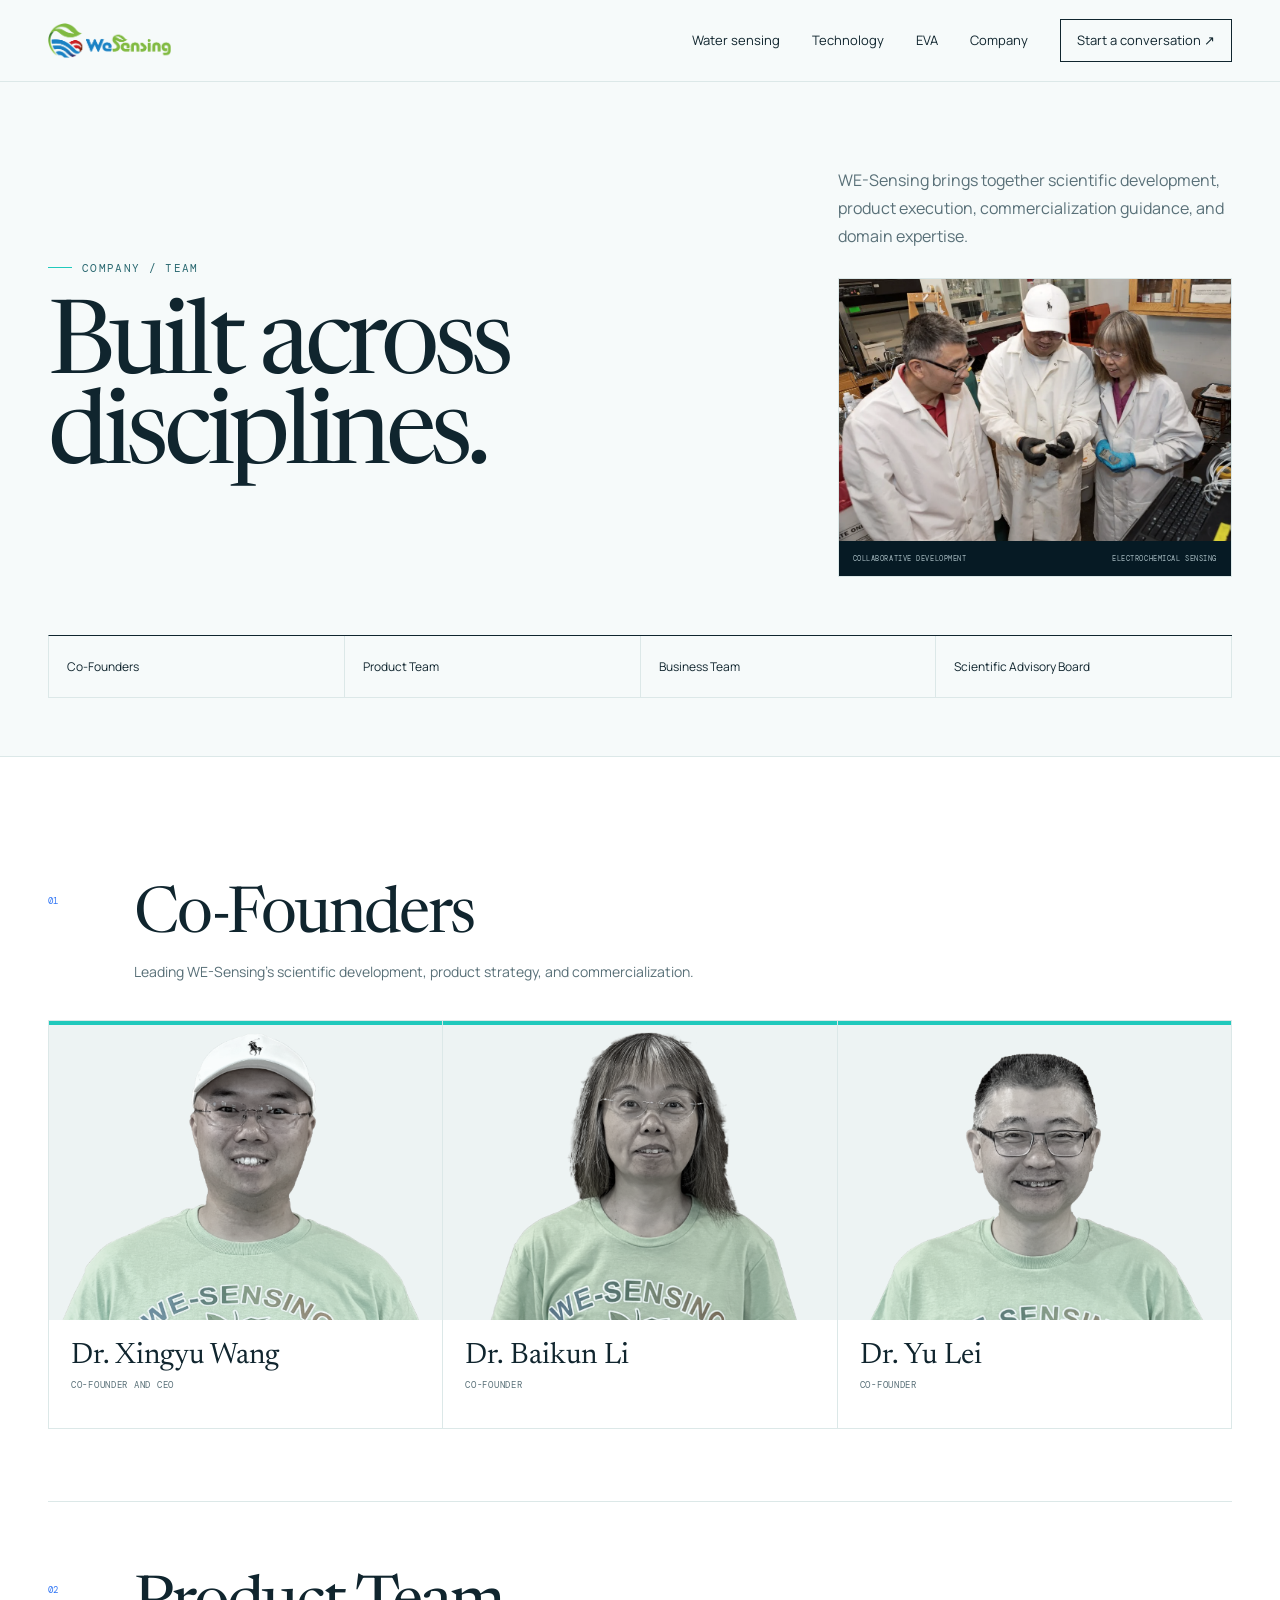
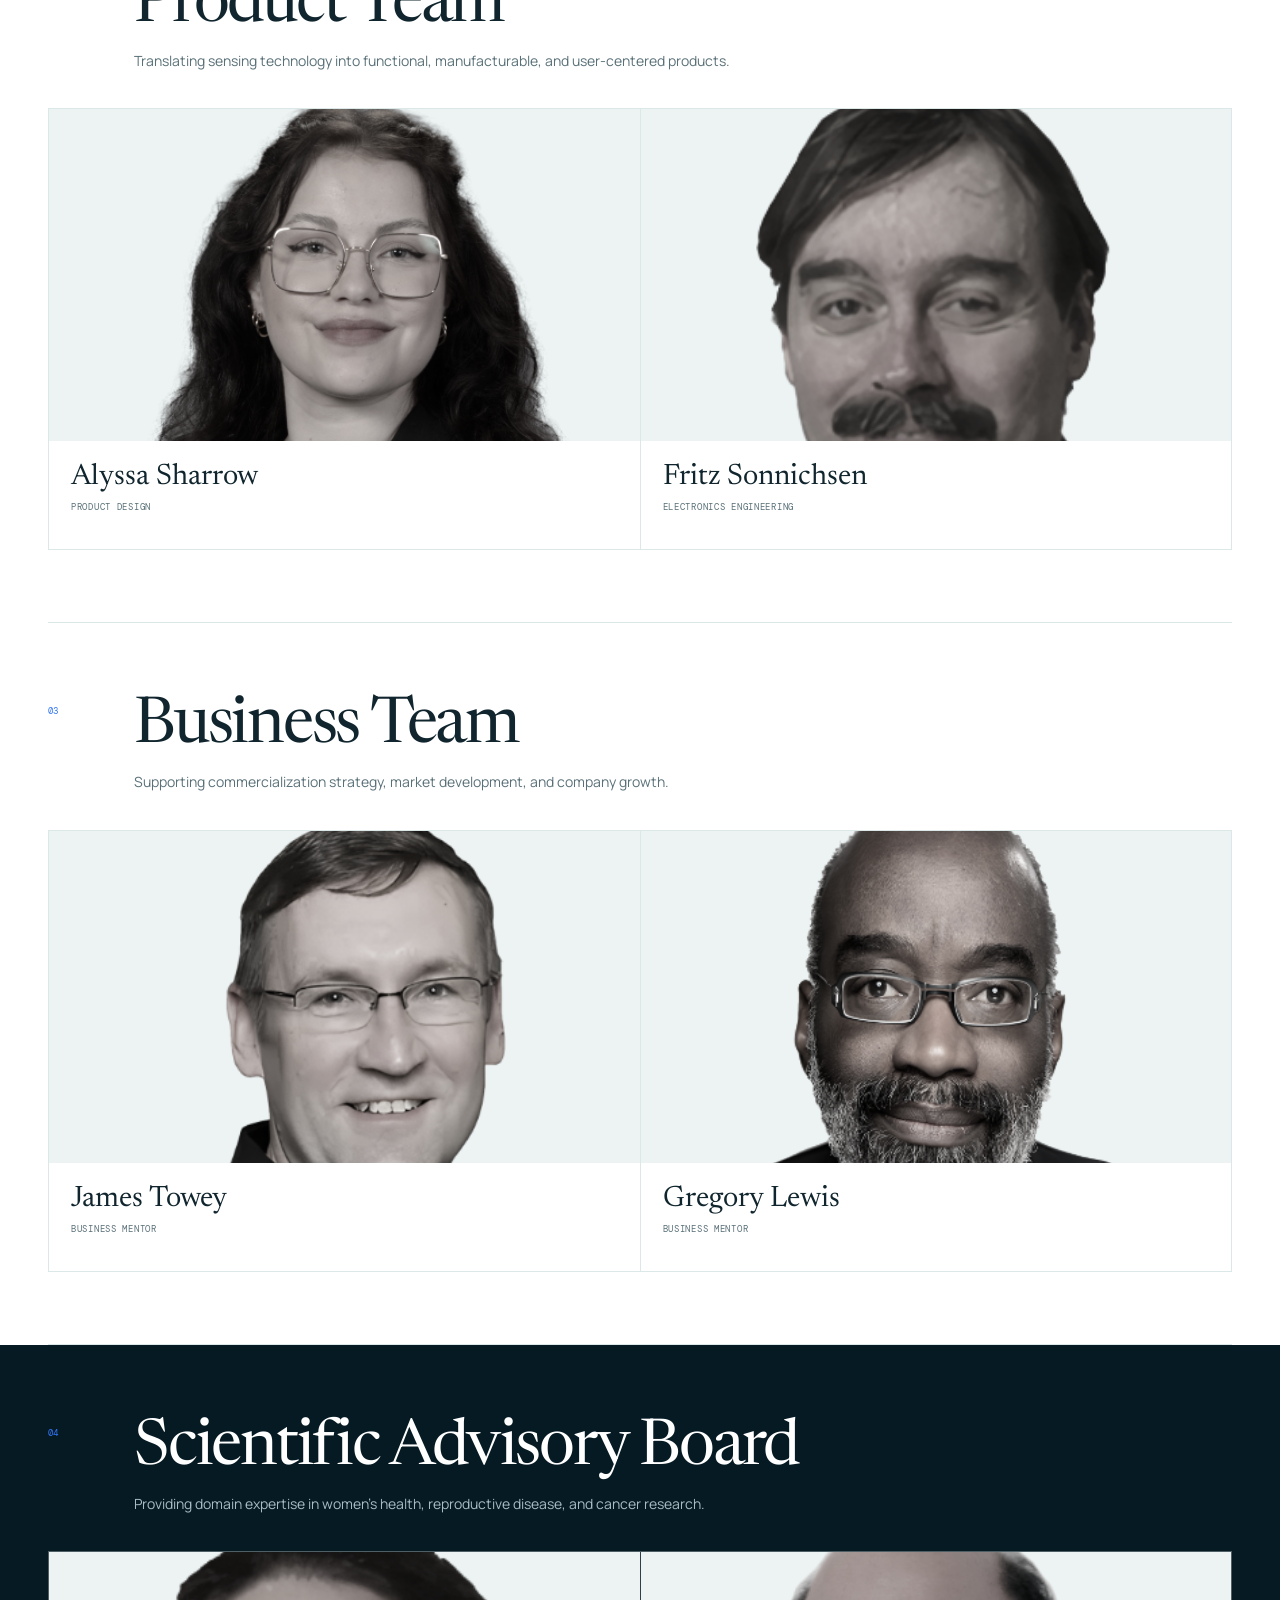
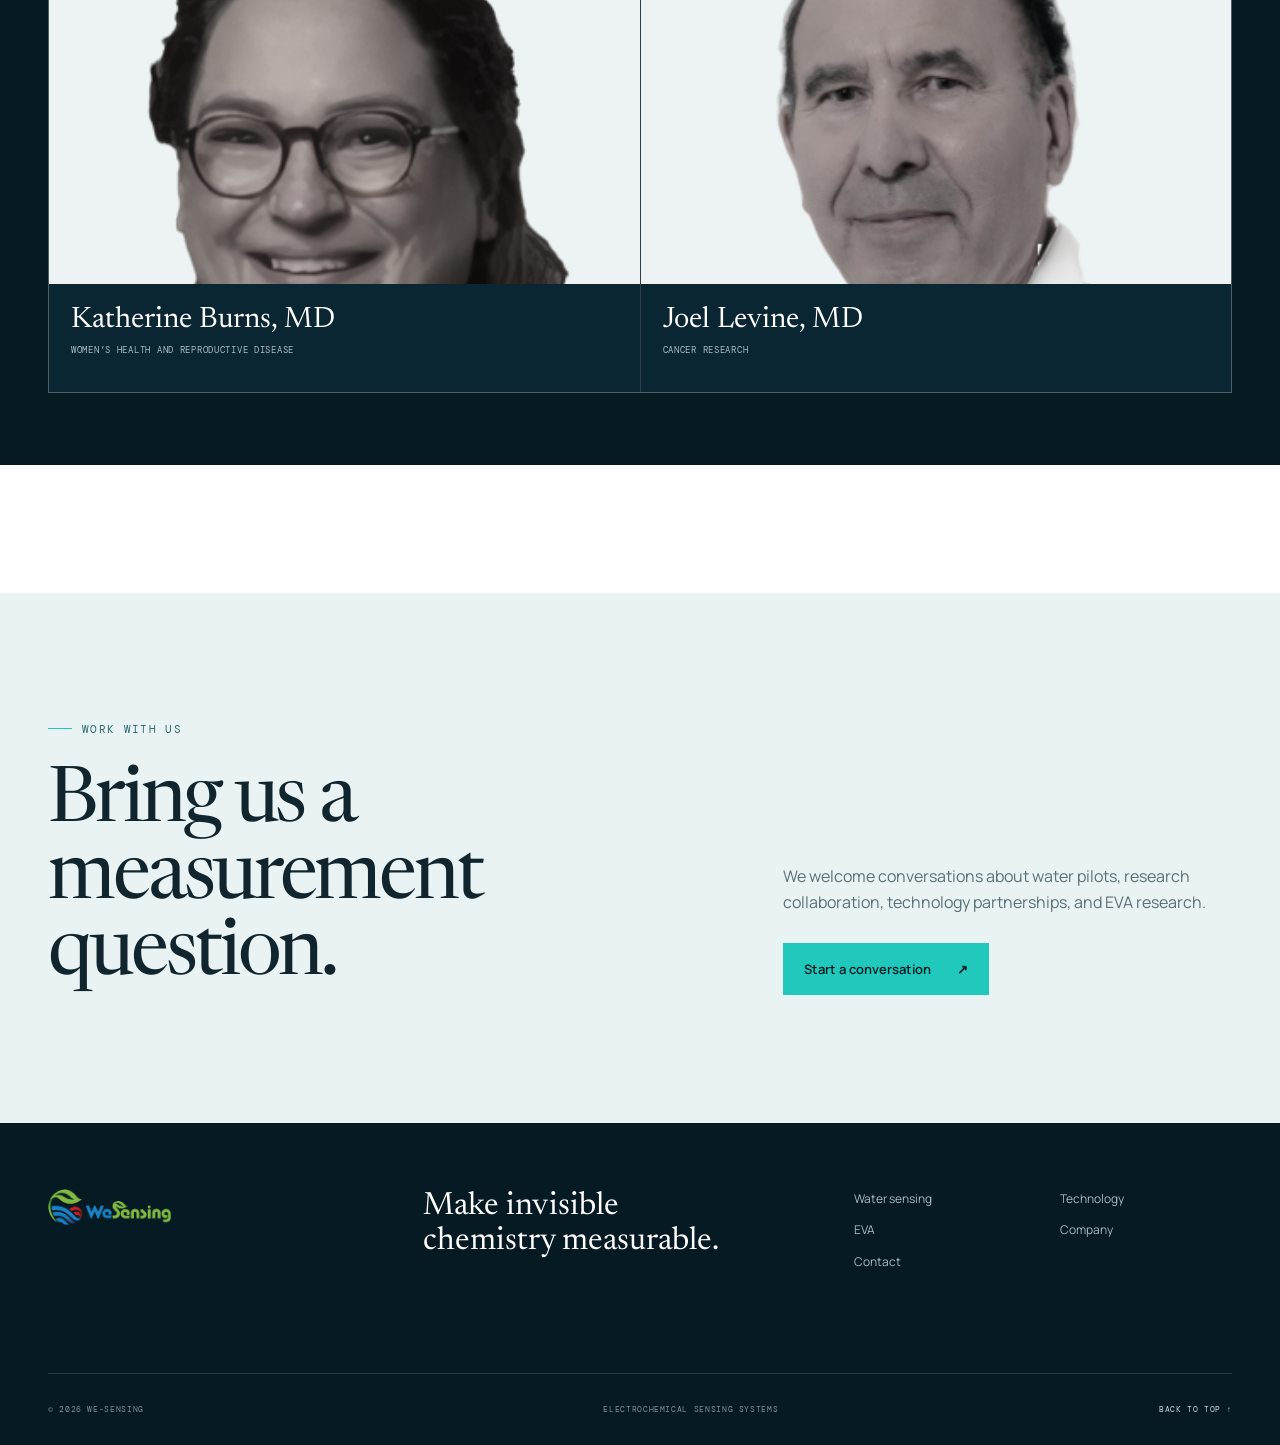
==== commit fb05f783: "Update the website with new photos for team, EVA technology. And also the contact has been changed t" ====
--- a/company/index.html
+++ b/company/index.html
@@ -16,7 +16,7 @@
   <link rel="preconnect" href="https://fonts.googleapis.com">
   <link rel="preconnect" href="https://fonts.gstatic.com" crossorigin>
   <link href="https://fonts.googleapis.com/css2?family=DM+Mono:wght@400;500&amp;family=Manrope:wght@400;500;600&amp;family=Newsreader:opsz,wght@6..72,400;6..72,500&amp;display=swap" rel="stylesheet">
-  <link rel="icon" href="../assets/favicon.svg" type="image/svg+xml">
+  <link rel="icon" href="../assets/logos/WE-Sensing.png" type="image/png">
   <link rel="stylesheet" href="../style.css">
   <link rel="stylesheet" href="../assets/page-extensions.css">
   <script src="../scripts/team-data.js" defer></script>
--- a/style.css
+++ b/style.css
@@ -175,11 +175,10 @@
 .eva-visual { min-width: 0; display: grid; grid-template-columns: 1.2fr 56px .75fr 56px .78fr; align-items: center; }
 .eva-step { position: relative; }
 .eva-step-label { display: block; margin-bottom: 15px; color: #836979; font-family: var(--mono); font-size: 8px; letter-spacing: .08em; }
-.eva-pad svg { max-height: 480px; margin: auto; }.pad-body { fill: #fffdf9; stroke: #cdbfc7; stroke-width: 2; }.pad-core { fill: #f2e2de; stroke: #dd725f; stroke-width: 1.4; stroke-dasharray: 4 5; }.pad-sensor { fill: none; stroke: #20c9bc; stroke-width: 1.7; }.eva-pad circle { fill: var(--aqua); }
-.reader-device { height: 168px; padding: 24px; border: 1px solid #c9bac2; background: #fffdf9; box-shadow: 0 18px 34px rgba(68,32,55,.08); display: flex; flex-direction: column; align-items: center; justify-content: center; }
-.reader-device i { width: 32px; height: 32px; margin-bottom: 16px; border: 1px solid var(--aqua); border-radius: 50%; box-shadow: inset 0 0 0 8px #fffdf9, inset 0 0 0 9px var(--aqua); }.reader-device .eva-product-logo { width:76px; height:29px; margin-bottom:2px; object-fit:contain }.reader-device small { color:#8d7181; font-family:var(--mono); font-size:7px; letter-spacing:.12em }
-.app-device { min-height: 270px; padding: 20px; border: 5px solid #442037; border-radius: 24px; background: #fffdf9; box-shadow: 0 18px 34px rgba(68,32,55,.12); }
-.app-bar { display:flex; justify-content:space-between; margin-bottom:28px }.app-bar i { width:20px;height:2px;background:#c9bac2 }.app-device strong { font-family:var(--serif);font-size:18px;font-weight:400 }.app-curve { height:65px; margin:18px 0; border-top:2px solid var(--eva-coral); border-radius:50%; transform:rotate(-5deg) }.app-lines { display:grid;gap:9px }.app-lines i { height:4px;background:#eadfe2 }.app-lines i:nth-child(2){width:78%}.app-lines i:nth-child(3){width:55%}
+.eva-step__image { display:block; width:100%; object-fit:contain; }
+.eva-step__image--pad { height:480px; }
+.eva-step__image--reader { height:168px; }
+.eva-step__image--application { height:270px; }
 .eva-connector { position: relative; height: 1px; background: #cdbfc7; }.eva-connector::before,.eva-connector::after { content:"";position:absolute;top:-3px;width:7px;height:7px;border-radius:50%;background:var(--aqua) }.eva-connector::before{left:0}.eva-connector::after{right:0}.eva-connector span { position:absolute; left:50%; top:0; width:32px; height:1px; transform:translateX(-50%); background:var(--aqua); }
 .eva-notice { position: relative; display: grid; grid-template-columns: 200px 1fr; gap: 36px; margin-top: 80px; padding-top: 26px; border-top: 1px solid #cdbfc7; }
 .eva-notice span { color: var(--eva-coral); font-family: var(--mono); font-size: 9px; letter-spacing: .1em; text-transform: uppercase; }.eva-notice p { color: #755a6b; font-size: 13px; }
@@ -208,6 +207,7 @@
 .inquiry-form input[type="text"], .inquiry-form input[type="email"], .inquiry-form textarea { width: 100%; margin-top: 8px; padding: 12px 0; border: 0; border-bottom: 1px solid #bdcece; border-radius: 0; background: transparent; color: var(--ink); resize: vertical; transition: border-color .2s; }
 .inquiry-form input:focus, .inquiry-form textarea:focus { outline: 0; border-color: var(--blue); box-shadow: 0 1px 0 var(--blue); }
 .form-footer { display: flex; align-items: center; justify-content: space-between; gap: 30px; margin-top: 28px; }.form-footer p { max-width: 310px; color: var(--muted); font-size: 10px; line-height: 1.5; }
+.form-honeypot { position:absolute; width:1px; height:1px; overflow:hidden; clip:rect(0,0,0,0); white-space:nowrap; }.form-status { margin-top:18px; font-size:12px; line-height:1.5; }.form-status.is-success { color:#167269; }.form-status.is-error { color:#a3382c; }.inquiry-form button[disabled] { cursor:wait; opacity:.72; }
 
 .site-footer { background: var(--deep); color: var(--white); }
 .footer-top { min-height: 250px; display: grid; grid-template-columns: .85fr 1fr 1fr; gap: 54px; align-items: start; padding-top: 66px; }
@@ -262,7 +262,7 @@
   .workflow-grid { grid-template-columns:1fr }.workflow-grid li { min-height:310px; border-right:0; border-bottom:1px solid rgba(255,255,255,.15)!important }.workflow-grid li:last-child{border-bottom:0!important}
   .stack-visual { min-height:470px }.stack-layer { left:0; width:100%; height:110px; padding:17px 18px }.stack-layer strong{font-size:20px}.layer-1{top:340px}.layer-2{top:255px}.layer-3{top:170px}.layer-4{top:85px}
   .application-list article { grid-template-columns:36px 1fr 26px }.application-list h3 { font-size:30px }.application-list article:hover { padding-inline:0 }
-  .eva-copy h2 { font-size:clamp(43px, 13vw, 58px) }.eva-lead { font-size:24px }.eva-visual { grid-template-columns:1fr; gap:22px }.eva-pad svg { max-height:390px }.eva-connector { width:1px;height:38px;margin:auto }.eva-connector::before,.eva-connector::after { left:-3px }.eva-connector::before{top:0}.eva-connector::after{top:auto;bottom:0}.eva-connector span{display:none}.eva-reader,.eva-app { width:min(240px,75%); margin:auto }.eva-notice { grid-template-columns:1fr; gap:10px; margin-top:55px }
+  .eva-copy h2 { font-size:clamp(43px, 13vw, 58px) }.eva-lead { font-size:24px }.eva-visual { grid-template-columns:1fr; gap:22px }.eva-step__image--pad { height:390px }.eva-connector { width:1px;height:38px;margin:auto }.eva-connector::before,.eva-connector::after { left:-3px }.eva-connector::before{top:0}.eva-connector::after{top:auto;bottom:0}.eva-connector span{display:none}.eva-reader,.eva-app { width:min(240px,75%); margin:auto }.eva-notice { grid-template-columns:1fr; gap:10px; margin-top:55px }
   .lab-figure figcaption { flex-direction:column;gap:6px }.team-preview { grid-template-columns:1fr }.team-preview article:nth-child(2) { border-top:0 }
   .inquiry-form { padding:24px 18px }.category-grid,.field-row { grid-template-columns:1fr }.category-grid label { min-height:48px }.form-footer { align-items:stretch; flex-direction:column }.form-footer .button { width:100% }
   .footer-top { grid-template-columns:1fr; gap:34px; padding-bottom:45px }.footer-top nav { grid-column:auto;grid-row:auto }.footer-bottom { min-height:82px }
--- a/assets/page-extensions.css
+++ b/assets/page-extensions.css
@@ -571,8 +571,7 @@
 .eva-product-stage__legend span:nth-child(2) i { background: var(--aqua); }
 .eva-product-stage__legend span:nth-child(3) i { background: var(--eva-aubergine); }
 
-.eva-product-pad,
-.eva-mini-pad {
+.eva-product-pad {
   position: absolute;
   width: 230px;
   height: 430px;
@@ -588,9 +587,7 @@
   transform: rotate(-8deg);
 }
 
-.eva-product-pad::before,
-.eva-mini-pad::before,
-.eva-mini-pad::after {
+.eva-product-pad::before {
   content: "";
   position: absolute;
   top: 36%;
@@ -685,15 +682,11 @@
 .eva-component-intro {display:grid;grid-template-columns:repeat(3,1fr);margin-bottom:65px;border-top:1px solid var(--eva-aubergine)}.eva-component-intro article{padding:26px 28px 30px 0;border-bottom:1px solid var(--eva-line)}.eva-component-intro span{color:var(--eva-coral);font-family:var(--mono);font-size:9px}.eva-component-intro h3{margin:18px 0 8px;font-family:var(--serif);font-size:27px;font-weight:400}.eva-component-intro p{max-width:360px;color:#765a6b;font-size:13px;line-height:1.7}
 .eva-product-gallery {display:grid;grid-template-columns:repeat(2,1fr);gap:1px;background:var(--eva-line);border:1px solid var(--eva-line)}
 .eva-gallery-card {position:relative;min-height:450px;padding:26px;overflow:hidden;background:var(--eva-paper)}.eva-gallery-card__meta{position:relative;z-index:3;display:flex;justify-content:space-between}.eva-gallery-card__meta span{color:var(--eva-coral);font-family:var(--mono);font-size:9px}.eva-gallery-card__meta h3{font-size:12px;font-weight:500}
-.eva-mini-pad {left:50%;top:78px;width:190px;height:360px;transform:translateX(-50%);box-shadow:0 20px 40px rgba(68,32,55,.08)}.eva-mini-pad::before{left:-31%;border-right:0;border-radius:60% 0 0 60%}.eva-mini-pad::after{right:-31%;border-left:0;border-radius:0 60% 60% 0}.eva-mini-pad i{position:absolute;inset:58px 30px;border:1px dashed var(--eva-coral);border-radius:48% / 22%;background:#f5e6e3}.eva-mini-pad b{position:absolute;left:50%;top:45%;width:55px;height:72px;border:1px solid var(--aqua);transform:translate(-50%,-50%)}.eva-mini-pad--back i{background:#eee5e8;border-color:#9f8792}.eva-mini-pad--back b{top:auto;bottom:48px;width:18px;height:46px;border-color:var(--eva-aubergine)}
-.eva-gallery-card--exploded {min-height:560px}.eva-layer-stack {position:absolute;inset:88px 50px 28px;perspective:900px}.eva-layer-stack div {position:absolute;left:10%;width:80%;height:105px;padding:18px 22px;border:1px solid var(--eva-line);background:rgba(255,253,250,.95);box-shadow:0 14px 24px rgba(68,32,55,.07);transform:rotateX(58deg) rotateZ(-3deg)}.eva-layer-stack div span{font-family:var(--mono);font-size:8px;letter-spacing:.05em}.eva-layer-stack div:nth-child(1){top:0;border-top:4px solid #eadde1}.eva-layer-stack div:nth-child(2){top:73px;border-top:4px solid var(--eva-coral)}.eva-layer-stack div:nth-child(3){top:146px;border-top:4px solid var(--aqua)}.eva-layer-stack div:nth-child(4){top:219px;border-top:4px solid #d7c2aa}.eva-layer-stack div:nth-child(5){top:292px;border-top:4px solid var(--eva-aubergine)}.eva-layer-stack > i{position:absolute;right:4%;bottom:12%;width:65px;height:25px;border:1px solid var(--aqua);background:#f0fffc}.eva-layer-stack > i span{position:absolute;right:110%;top:6px;width:110px;color:#765a6b;font-family:var(--mono);font-size:7px;font-style:normal}
-.eva-product-logo{display:block;width:90px;height:34px;object-fit:contain}.eva-reader-render {position:absolute;left:50%;top:50%;width:260px;height:175px;display:flex;flex-direction:column;align-items:center;justify-content:center;border:1px solid var(--eva-line);background:#fffdfa;box-shadow:0 24px 50px rgba(68,32,55,.1);transform:translate(-50%,-44%)}.eva-reader-render i{width:44px;height:44px;margin-bottom:12px;border:1px solid var(--aqua);border-radius:50%;box-shadow:inset 0 0 0 11px #fffdfa,inset 0 0 0 12px var(--aqua)}.eva-reader-render .eva-product-logo{margin-bottom:2px}.eva-reader-render small{color:#947989;font-family:var(--mono);font-size:7px;letter-spacing:.12em}
-.eva-kit-render {position:absolute;left:50%;top:50%;width:300px;height:230px;padding:35px;border:1px solid #c7b5be;background:#f3e7e1;box-shadow:18px 20px 0 #fffdfa,18px 20px 0 1px var(--eva-line);transform:translate(-54%,-48%)}.eva-kit-render .eva-product-logo--kit{width:118px;height:44px}.eva-kit-render small{display:block;color:#866a79;font-family:var(--mono);font-size:8px;letter-spacing:.14em}.eva-kit-render i{position:absolute;right:30px;bottom:30px;width:48px;height:48px;border:1px solid var(--aqua);border-radius:50%}
-.eva-app-render {position:absolute;left:50%;top:70px;width:230px;height:390px;padding:38px 25px;border:6px solid var(--eva-aubergine);border-radius:30px;background:#fffdfa;box-shadow:0 24px 45px rgba(68,32,55,.12);transform:translateX(-50%)}.eva-app-render span{font-family:var(--serif);font-size:20px}.eva-app-render__curve{display:block;height:105px;margin:38px 0 24px;border-top:2px solid var(--eva-coral);border-radius:50%;transform:rotate(-6deg)}.eva-app-render b{display:block;width:100%;height:5px;margin-top:14px;background:#eadde1}.eva-app-render b:nth-last-child(2){width:74%}.eva-app-render b:last-child{width:49%}
+.eva-gallery-card--exploded {min-height:560px}.eva-gallery-image{position:absolute;inset:68px 24px 24px;display:block;width:calc(100% - 48px);height:calc(100% - 92px);object-fit:contain}.eva-gallery-image--layer{inset:76px 24px 24px;height:calc(100% - 100px)}.eva-gallery-image--application{inset:64px 24px 22px;height:calc(100% - 86px)}
 
 .eva-how {background:var(--eva-aubergine);color:var(--white)}.eva-how .kicker{color:#d6b5c4}.eva-how .section-heading h2{color:var(--white)}.eva-how-grid{display:grid;grid-template-columns:repeat(4,1fr);border:1px solid rgba(255,255,255,.16)}.eva-how-grid li{position:relative;min-height:390px;padding:28px;border-right:1px solid rgba(255,255,255,.16)}.eva-how-grid li:last-child{border:0}.eva-how-grid > li > span{font-family:var(--mono);font-size:9px;color:#d5b7c4}.eva-how-grid h3{margin-top:170px;font-family:var(--serif);font-size:33px;font-weight:400}.eva-how-grid p{margin-top:12px;color:#d6c4cc;font-size:13px;line-height:1.7}.eva-how-icon{position:absolute;top:90px;left:28px;width:82px;height:82px;border:1px solid rgba(255,255,255,.25);border-radius:50%}.eva-how-icon--use i{position:absolute;inset:22px 28px;border:1px solid var(--eva-coral);border-radius:50% / 25%}.eva-how-icon--sense i:first-child{position:absolute;left:20px;right:20px;top:28px;height:1px;background:var(--aqua);box-shadow:0 12px 0 var(--aqua),0 24px 0 var(--aqua)}.eva-how-icon--sense i:last-child{position:absolute;left:40px;top:18px;width:1px;height:45px;background:rgba(255,255,255,.3)}.eva-how-icon--interpret i{position:absolute;left:18px;right:18px;top:41px;height:1px;background:var(--aqua);transform:rotate(-12deg);box-shadow:10px -9px 0 var(--aqua),22px 7px 0 var(--aqua)}.eva-how-icon--understand i{position:absolute;inset:21px;border:1px solid var(--eva-coral);transform:rotate(45deg)}
 
-.eva-technology-page{background:var(--eva-paper)}.eva-tech-layout{display:grid;grid-template-columns:1.05fr .95fr;gap:clamp(60px,8vw,120px);align-items:center}.eva-tech-architecture{min-height:550px;padding:38px;display:grid;grid-template-columns:1fr 54px .75fr 54px .8fr;align-items:center;border:1px solid var(--eva-line);background:var(--eva-ivory)}.eva-electrode-detail,.eva-tech-reader,.eva-tech-data{min-height:220px;padding:22px;border:1px solid var(--eva-line);background:var(--eva-paper)}.eva-electrode-detail span,.eva-tech-reader span,.eva-tech-data span{font-family:var(--mono);font-size:8px;letter-spacing:.07em}.eva-electrode-detail{position:relative;overflow:hidden}.eva-electrode-detail i{position:absolute;left:20px;right:20px;height:1px;background:var(--aqua)}.eva-electrode-detail i:nth-child(2){top:95px}.eva-electrode-detail i:nth-child(3){top:125px}.eva-electrode-detail i:nth-child(4){top:155px}.eva-electrode-detail b{position:absolute;left:50%;top:75px;width:70px;height:110px;border:1px solid var(--eva-coral);transform:translateX(-50%)}.eva-tech-reader{display:flex;flex-direction:column;align-items:center;justify-content:center}.eva-tech-reader .eva-product-logo{width:76px;height:30px;margin-top:30px}.eva-tech-reader small{font-family:var(--mono);font-size:7px}.eva-tech-data i{display:block;height:4px;margin-top:20px;background:#eadde1}.eva-tech-data i:nth-child(2){margin-top:60px;border-top:2px solid var(--eva-coral);border-radius:50%;background:transparent;transform:rotate(-6deg)}.eva-tech-data i:last-child{width:65%}.eva-tech-flow{height:1px;background:var(--eva-line)}.eva-tech-flow i{display:block;width:7px;height:7px;margin:-3px auto 0;border-radius:50%;background:var(--aqua)}
+.eva-technology-page{background:var(--eva-paper)}.eva-tech-layout{display:grid;grid-template-columns:1.05fr .95fr;gap:clamp(60px,8vw,120px);align-items:center}.eva-tech-architecture{min-height:550px;padding:38px;display:flex;align-items:center;justify-content:center;border:1px solid var(--eva-line);background:var(--eva-ivory)}.eva-tech-architecture__image{display:block;width:100%;height:100%;object-fit:contain}
 .eva-tech-modules article{display:grid;grid-template-columns:42px 1fr;gap:14px;padding:23px 0;border-bottom:1px solid var(--eva-line)}.eva-tech-modules article:first-child{border-top:1px solid var(--eva-line)}.eva-tech-modules article>span{color:var(--eva-coral);font-family:var(--mono);font-size:9px}.eva-tech-modules h3{margin-bottom:6px;font-size:16px}.eva-tech-modules p{color:#765a6b;font-size:13px;line-height:1.65}.eva-capabilities{display:grid;grid-template-columns:repeat(6,1fr);margin-top:70px;border-top:1px solid var(--eva-line);border-left:1px solid var(--eva-line)}.eva-capabilities span{min-height:74px;display:flex;align-items:center;padding:14px;border-right:1px solid var(--eva-line);border-bottom:1px solid var(--eva-line);font-family:var(--mono);font-size:8px;letter-spacing:.06em}
 
 .eva-development{background:var(--eva-ivory)}.eva-roadmap{display:grid;grid-template-columns:repeat(4,1fr);border-top:1px solid var(--eva-aubergine);border-left:1px solid var(--eva-line)}.eva-roadmap li{min-height:170px;padding:24px;border-right:1px solid var(--eva-line);border-bottom:1px solid var(--eva-line)}.eva-roadmap span{color:var(--eva-coral);font-family:var(--mono);font-size:9px}.eva-roadmap h3{margin-top:55px;font-family:var(--serif);font-size:23px;font-weight:400;line-height:1.1}.eva-development-disclaimer{display:grid;grid-template-columns:170px 1fr;gap:36px;margin-top:55px;padding:24px 0;border-block:1px solid var(--eva-line)}.eva-development-disclaimer span{color:var(--eva-coral);font-family:var(--mono);font-size:9px;letter-spacing:.1em;text-transform:uppercase}.eva-development-disclaimer p{color:#765a6b;font-size:13px}
@@ -724,7 +717,7 @@
   .team-group--advisory .team-group__grid { grid-template-columns: repeat(2, 1fr); }
   .team-group--advisory { margin-inline: 0; padding-inline: 0; }
   .eva-local-nav { top:72px }.eva-local-nav .page-width{overflow-x:auto;justify-content:flex-start;gap:28px;scrollbar-width:none}.eva-local-nav a{flex:0 0 auto}
-  .eva-context-grid,.eva-component-intro { grid-template-columns:1fr }.eva-context-grid article{min-height:180px}.eva-context-grid h3{margin-top:26px}.eva-product-gallery{grid-template-columns:1fr}.eva-how-grid{grid-template-columns:1fr 1fr}.eva-how-grid li:nth-child(2){border-right:0}.eva-how-grid li:nth-child(-n+2){border-bottom:1px solid rgba(255,255,255,.16)}.eva-how-grid li:nth-child(3){border-bottom:0}.eva-tech-architecture{min-height:auto;grid-template-columns:1fr;gap:24px}.eva-tech-flow{width:1px;height:34px;margin:auto}.eva-roadmap{grid-template-columns:1fr 1fr}.eva-partnership-list{margin-top:30px}
+  .eva-context-grid,.eva-component-intro { grid-template-columns:1fr }.eva-context-grid article{min-height:180px}.eva-context-grid h3{margin-top:26px}.eva-product-gallery{grid-template-columns:1fr}.eva-how-grid{grid-template-columns:1fr 1fr}.eva-how-grid li:nth-child(2){border-right:0}.eva-how-grid li:nth-child(-n+2){border-bottom:1px solid rgba(255,255,255,.16)}.eva-how-grid li:nth-child(3){border-bottom:0}.eva-tech-architecture{min-height:auto}.eva-roadmap{grid-template-columns:1fr 1fr}.eva-partnership-list{margin-top:30px}
 }
 
 @media (max-width: 600px) {
@@ -752,7 +745,7 @@
   .eva-product-stage__connection { left:22%;right:22%;top:68% }.eva-product-stage__legend{gap:12px;flex-wrap:wrap}.eva-hero-disclaimer,.eva-development-disclaimer,.eva-footer-disclaimer .page-width{grid-template-columns:1fr;gap:10px;padding-block:22px}
   .eva-local-nav { display:none }
   .eva-timeline{padding:34px 16px}.eva-timeline__labels,.eva-timeline__caption{grid-template-columns:1fr 1.5fr 1fr;font-size:6px}.eva-timeline__track{grid-template-columns:18px 1fr 18px}.eva-timeline__track span i{width:8px;height:8px}
-  .eva-gallery-card{min-height:460px;padding:20px}.eva-gallery-card--exploded{min-height:560px}.eva-layer-stack{inset:85px 20px 25px}.eva-reader-render{width:220px}.eva-kit-render{width:240px;height:200px}.eva-app-render{height:350px;width:205px}
+  .eva-gallery-card{min-height:460px;padding:20px}.eva-gallery-card--exploded{min-height:560px}.eva-gallery-image{inset:62px 16px 20px;width:calc(100% - 32px);height:calc(100% - 82px)}.eva-gallery-image--layer{inset:72px 16px 20px;height:calc(100% - 92px)}.eva-gallery-image--application{inset:58px 16px 18px;height:calc(100% - 76px)}
   .eva-how-grid { grid-template-columns:1fr }.eva-how-grid li{min-height:330px;border-right:0;border-bottom:1px solid rgba(255,255,255,.16)!important}.eva-how-grid li:last-child{border-bottom:0!important}.eva-how-grid h3{margin-top:145px}
   .eva-tech-architecture{padding:20px}.eva-capabilities{grid-template-columns:1fr 1fr}.eva-roadmap{grid-template-columns:1fr}.eva-roadmap li{min-height:130px}.eva-roadmap h3{margin-top:35px}.eva-partnerships h2{font-size:clamp(46px,14vw,62px)}
 }
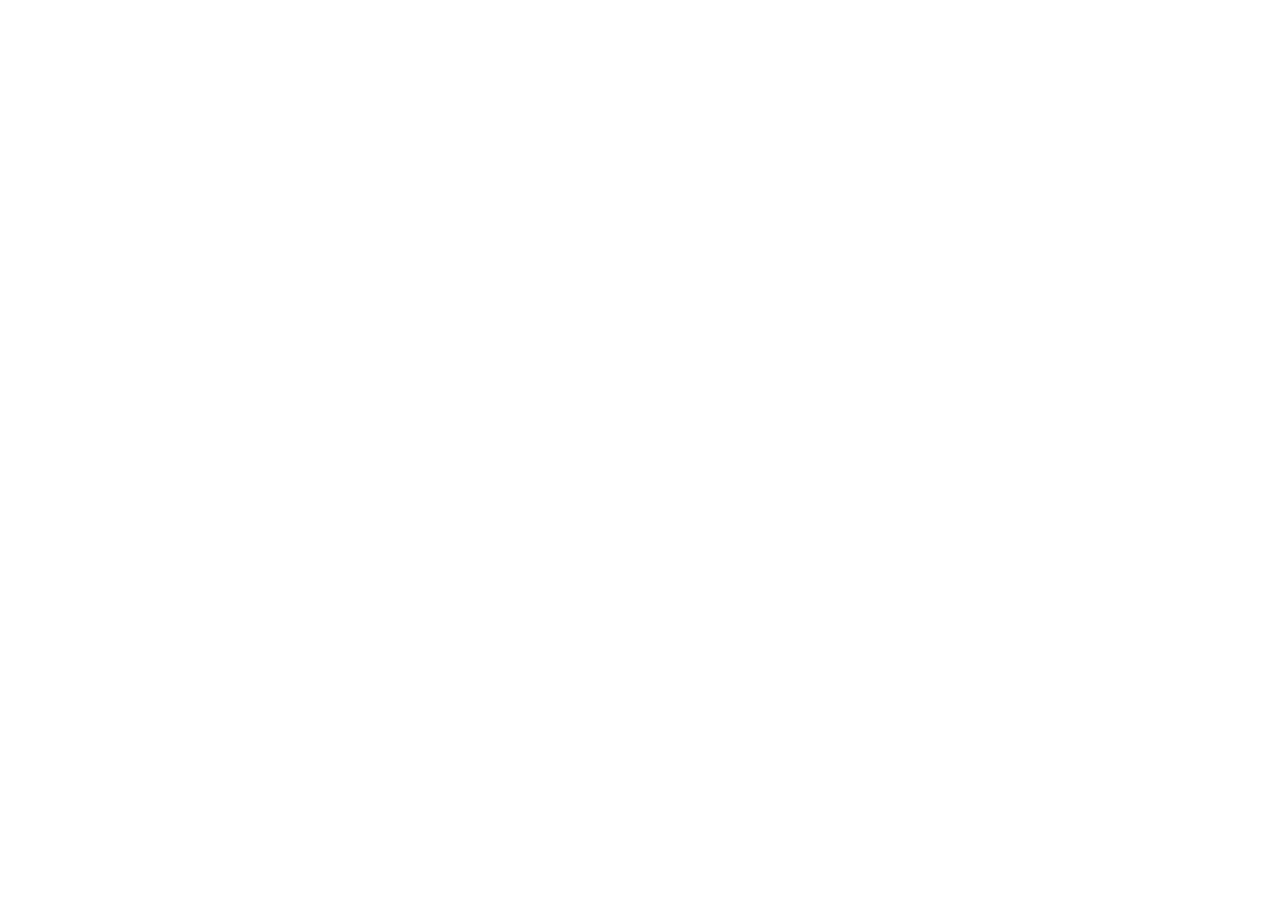
==== commit 7e8be833: "Redirect the deprecated site to we-sensing.com Replace the old pages with redirect stubs (meta refre" ====
--- a/company/index.html
+++ b/company/index.html
@@ -1,90 +1,16 @@
 <!doctype html>
-<html lang="en" data-site-root="..">
+<html lang="en">
 <head>
   <meta charset="utf-8">
   <meta name="viewport" content="width=device-width, initial-scale=1">
-  <meta name="description" content="Meet the co-founders, product contributors, business mentors, and scientific advisors supporting WE-Sensing.">
-  <meta name="theme-color" content="#F6FAFA">
-  <meta property="og:title" content="Company and Team | WE-Sensing">
-  <meta property="og:description" content="Meet the multidisciplinary team supporting WE-Sensing and EVA.">
-  <meta property="og:type" content="website">
-  <meta property="og:url" content="https://we-sensing.com/company">
-  <meta property="og:image" content="https://we-sensing.com/assets/og/we-sensing-social.jpg">
-  <meta name="twitter:card" content="summary_large_image">
-  <link rel="canonical" href="https://we-sensing.com/company">
-  <title>Company and Team | WE-Sensing</title>
-  <link rel="preconnect" href="https://fonts.googleapis.com">
-  <link rel="preconnect" href="https://fonts.gstatic.com" crossorigin>
-  <link href="https://fonts.googleapis.com/css2?family=DM+Mono:wght@400;500&amp;family=Manrope:wght@400;500;600&amp;family=Newsreader:opsz,wght@6..72,400;6..72,500&amp;display=swap" rel="stylesheet">
-  <link rel="icon" href="../assets/logos/WE-Sensing.png" type="image/png">
-  <link rel="stylesheet" href="../style.css">
-  <link rel="stylesheet" href="../assets/page-extensions.css">
-  <script src="../scripts/team-data.js" defer></script>
-  <script src="../scripts/team-renderer.js" defer></script>
-  <script src="../script.js" defer></script>
+  <title>WE-Sensing has moved to we-sensing.com</title>
+  <meta name="robots" content="noindex">
+  <link rel="canonical" href="https://we-sensing.com/company/">
+  <meta http-equiv="refresh" content="0; url=https://we-sensing.com/company/">
+  <script>location.replace('https://we-sensing.com/company/' + location.search + location.hash);</script>
+  <style>body{margin:0;min-height:100vh;display:grid;place-items:center;font:17px/1.5 -apple-system,BlinkMacSystemFont,"Helvetica Neue",Arial,sans-serif;color:#1d1d1f;text-align:center}a{color:#0066cc}</style>
 </head>
-<body class="inner-page company-page">
-  <a class="skip-link" href="#main-content">Skip to content</a>
-
-  <header class="site-header is-light" id="site-header">
-    <div class="nav-shell">
-      <a class="brand" href="../" data-local-page="../index.html" aria-label="WE-Sensing home">
-        <img class="brand-logo" src="../assets/logos/WE-Sensing.png" alt="">
-      </a>
-      <button class="nav-toggle" type="button" aria-expanded="false" aria-controls="primary-navigation"><span class="sr-only">Open navigation</span><span></span><span></span></button>
-      <nav class="primary-nav" id="primary-navigation" aria-label="Primary navigation">
-        <a href="../#water" data-local-page="../index.html#water">Water sensing</a>
-        <a href="../#technology" data-local-page="../index.html#technology">Technology</a>
-        <a href="../eva/" data-local-page="../eva/index.html">EVA</a>
-        <a href="./" data-local-page="index.html" aria-current="page">Company</a>
-        <a class="nav-contact" href="../#contact" data-local-page="../index.html#contact">Start a conversation <span aria-hidden="true">↗</span></a>
-      </nav>
-    </div>
-  </header>
-
-  <main id="main-content">
-    <section class="inner-page-hero team-page-hero" aria-labelledby="team-page-title">
-      <div class="page-width inner-page-hero__grid">
-        <div class="reveal">
-          <p class="kicker">Company / Team</p>
-          <h1 id="team-page-title">Built across disciplines.</h1>
-        </div>
-        <div class="team-page-hero__aside reveal">
-          <p class="inner-page-hero__intro">WE-Sensing brings together scientific development, product execution, commercialization guidance, and domain expertise.</p>
-          <figure class="team-page-hero__image">
-            <img src="../assets/team/team-at-work.webp" width="1024" height="685" alt="WE-Sensing team members examining a sensing component in a laboratory">
-            <figcaption><span>Collaborative development</span><span>Electrochemical sensing</span></figcaption>
-          </figure>
-        </div>
-      </div>
-      <div class="page-width team-page-index" aria-label="Team groups">
-        <a href="#co-founders">Co-Founders</a>
-        <a href="#product-team">Product Team</a>
-        <a href="#business-team">Business Team</a>
-        <a href="#scientific-advisory-board">Scientific Advisory Board</a>
-      </div>
-    </section>
-
-    <section class="team-directory-section section-pad" aria-label="Complete WE-Sensing team">
-      <div class="page-width team-directory" data-team-view="full"></div>
-      <noscript><p class="page-width">Enable JavaScript to view the complete team directory.</p></noscript>
-    </section>
-
-    <section class="company-cta section-pad" aria-labelledby="company-cta-title">
-      <div class="page-width company-cta__grid">
-        <div><p class="kicker">Work with us</p><h2 id="company-cta-title">Bring us a measurement question.</h2></div>
-        <div><p>We welcome conversations about water pilots, research collaboration, technology partnerships, and EVA research.</p><a class="button button-primary" href="../#contact" data-local-page="../index.html#contact">Start a conversation <span aria-hidden="true">↗</span></a></div>
-      </div>
-    </section>
-  </main>
-
-  <footer class="site-footer">
-    <div class="page-width footer-top">
-      <a class="brand footer-brand" href="../" data-local-page="../index.html" aria-label="WE-Sensing home"><img class="brand-logo" src="../assets/logos/WE-Sensing.png" alt=""></a>
-      <p>Make invisible chemistry measurable.</p>
-      <nav aria-label="Footer navigation"><a href="../#water" data-local-page="../index.html#water">Water sensing</a><a href="../#technology" data-local-page="../index.html#technology">Technology</a><a href="../eva/" data-local-page="../eva/index.html">EVA</a><a href="./" data-local-page="index.html" aria-current="page">Company</a><a href="../#contact" data-local-page="../index.html#contact">Contact</a></nav>
-    </div>
-    <div class="page-width footer-bottom"><span>© <span id="current-year">2026</span> WE-Sensing</span><span>Electrochemical sensing systems</span><a href="#main-content">Back to top ↑</a></div>
-  </footer>
+<body>
+  <p>This site has moved. Continue to <a href="https://we-sensing.com/company/">https://we-sensing.com/company/</a></p>
 </body>
 </html>
